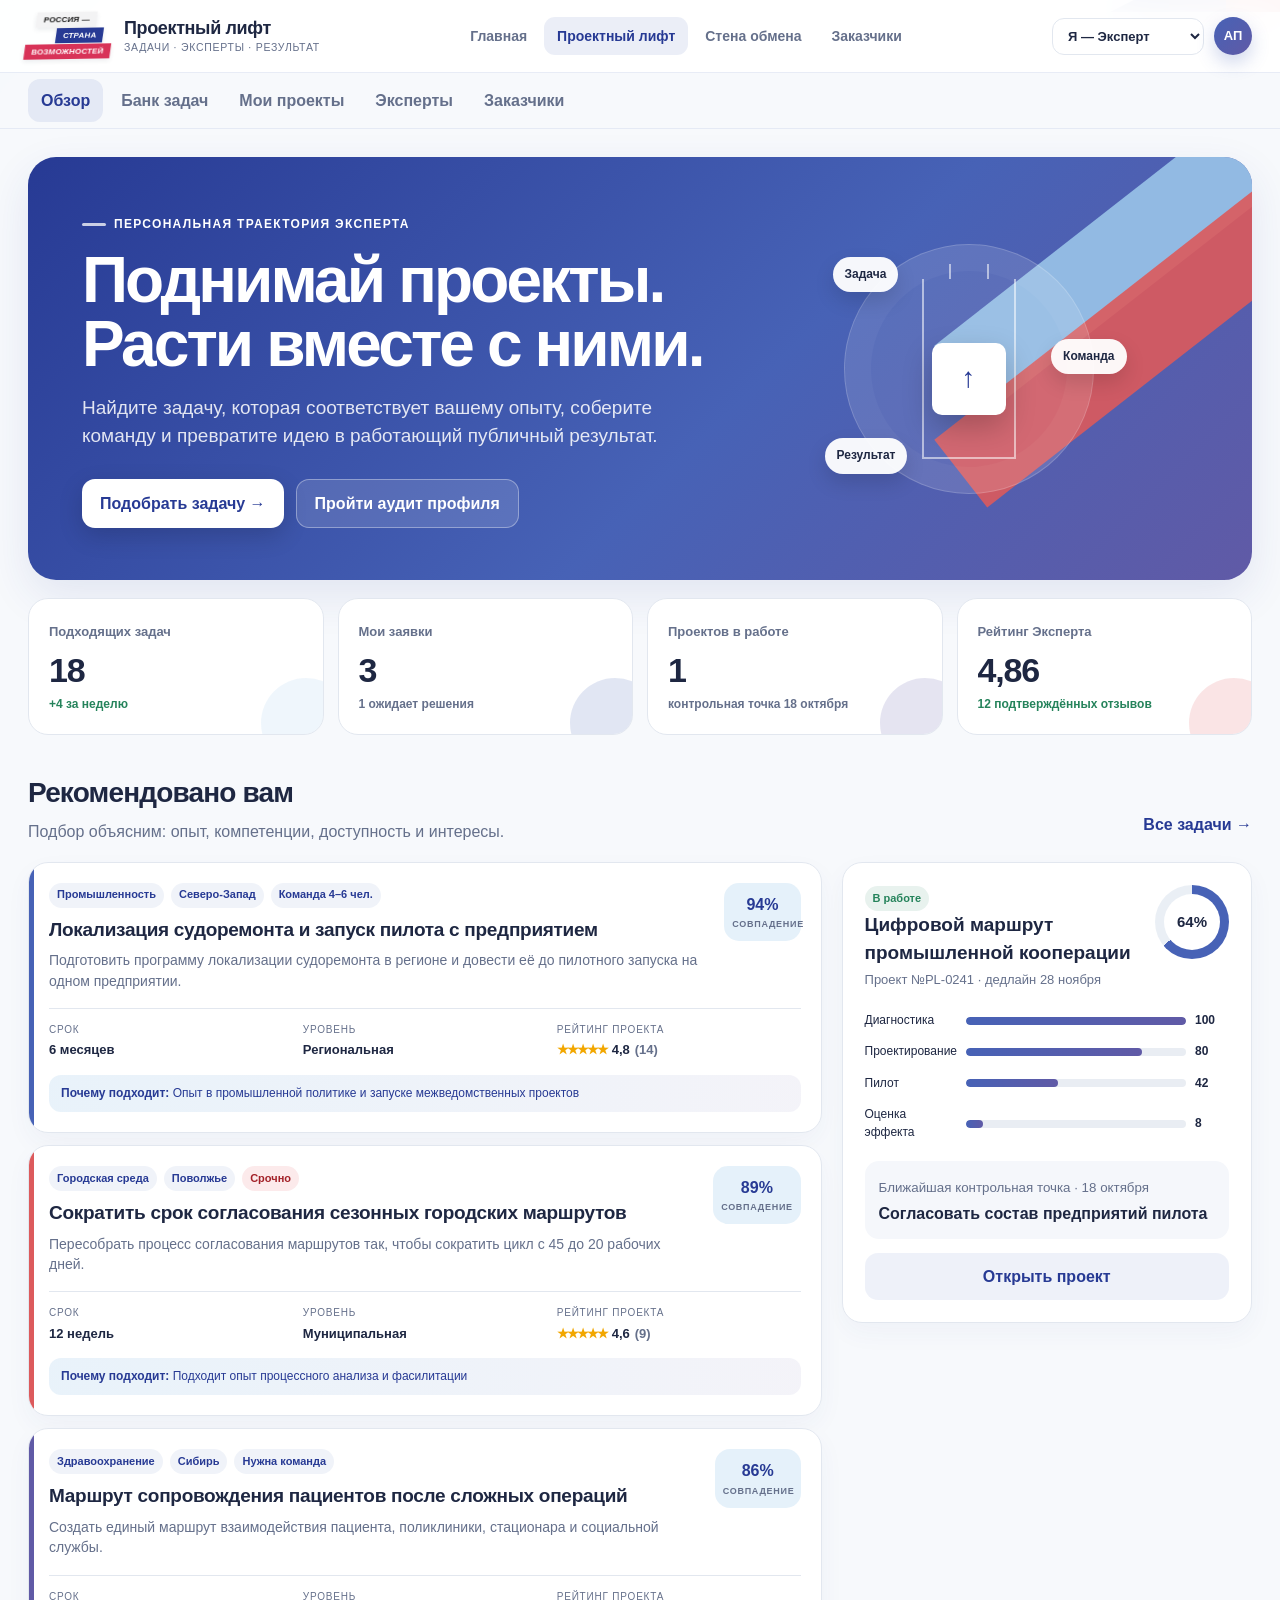
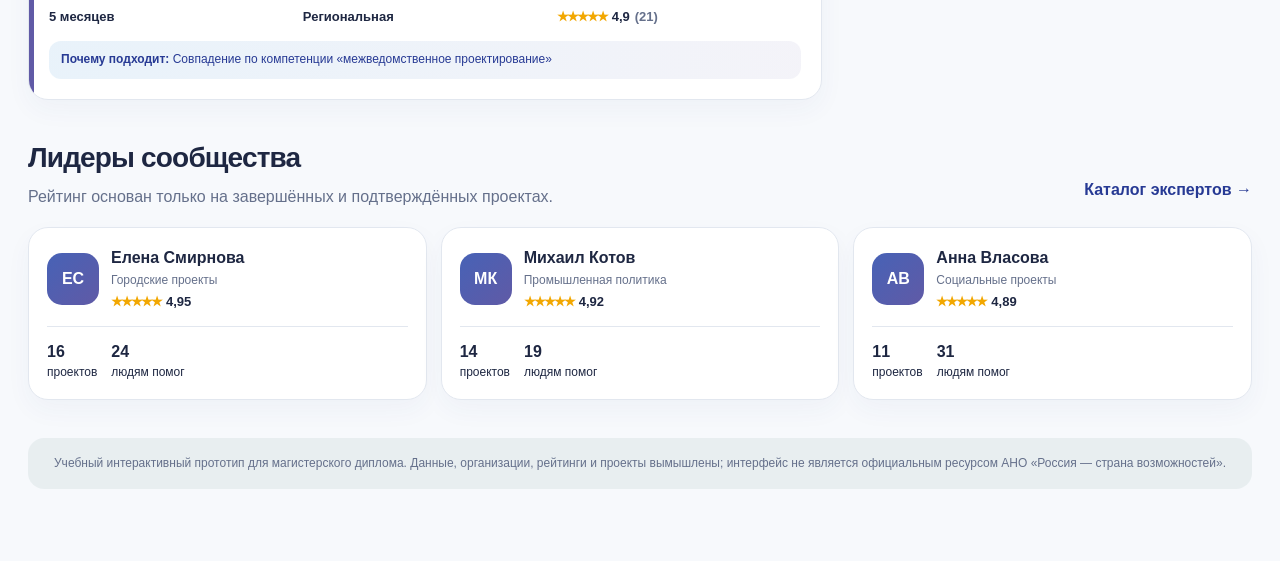
==== proektny-lift.html @ e5a43ca8 "Проектный лифт: единый сайт-прототип" ====
<!doctype html>
<html lang="ru">
<head>
  <meta charset="utf-8">
  <meta name="viewport" content="width=device-width, initial-scale=1">
  <meta name="theme-color" content="#4762B6">
  <title>Проектный лифт — интерактивный прототип</title>
  <link rel="stylesheet" href="assets/site.css">
  <style>
    :root {
      --sky: #99C5E9;
      --blue: #4762B6;
      --violet: #605AA6;
      --coral: #DC5A5C;
      --red: #DB1F26;
      --deep: #273A94;
      --mist: #DDE5E8;
      --paper: #F7F9FC;
      --white: #FFFFFF;
      --ink: #1E2742;
      --muted: #65708B;
      --line: #E2E7EF;
      --green: #25835B;
      --amber: #B76B12;
      --shadow: 0 16px 44px rgba(39, 58, 148, .10);
      --radius-xl: 28px;
      --radius-lg: 20px;
      --radius-md: 14px;
      --max: 1440px;
    }

    * { box-sizing: border-box; }
    html { scroll-behavior: smooth; }
    body {
      margin: 0;
      min-width: 320px;
      color: var(--ink);
      background:
        linear-gradient(135deg, rgba(153,197,233,.20) 0, rgba(153,197,233,.20) 12%, transparent 12%) top left / 420px 420px no-repeat,
        var(--paper);
      font-family: "Proxima Nova", "Inter", "Segoe UI", Arial, sans-serif;
      font-size: 16px;
      line-height: 1.45;
    }

    button, input, select { font: inherit; }
    button { cursor: pointer; }
    a { color: inherit; }
    [hidden] { display: none !important; }

    .sr-only {
      position: absolute;
      width: 1px;
      height: 1px;
      padding: 0;
      margin: -1px;
      overflow: hidden;
      clip: rect(0,0,0,0);
      white-space: nowrap;
      border: 0;
    }

    :focus-visible {
      outline: 3px solid rgba(39, 58, 148, .35);
      outline-offset: 3px;
    }

    .top-ribbon {
      position: fixed;
      z-index: 80;
      top: 0;
      right: 0;
      width: 170px;
      height: 12px;
      background: linear-gradient(90deg, var(--blue) 0 35%, var(--violet) 35% 68%, var(--coral) 68%);
      clip-path: polygon(14% 0,100% 0,100% 100%,0 100%);
      pointer-events: none;
    }

    .app-header {
      position: sticky;
      z-index: 70;
      top: 0;
      background: rgba(255,255,255,.94);
      backdrop-filter: blur(18px);
      border-bottom: 1px solid rgba(71,98,182,.12);
    }

    .header-inner {
      max-width: var(--max);
      min-height: 78px;
      margin: 0 auto;
      padding: 12px 28px;
      display: grid;
      grid-template-columns: auto 1fr auto;
      align-items: center;
      gap: 28px;
    }

    .brand-block {
      display: flex;
      align-items: center;
      gap: 15px;
      text-decoration: none;
      min-width: 235px;
    }

    .rsv-mark {
      position: relative;
      width: 88px;
      height: 51px;
      flex: 0 0 auto;
      font-style: italic;
      font-size: 8.5px;
      line-height: 1;
      letter-spacing: .02em;
      transform: rotate(-1deg);
    }

    .rsv-mark span {
      position: absolute;
      right: 0;
      padding: 4px 8px 3px;
      transform: skew(-9deg);
      white-space: nowrap;
      box-shadow: 0 2px 5px rgba(30,39,66,.09);
    }
    .rsv-mark span > b { display: inline-block; transform: skew(9deg); font-weight: 600; }
    .rsv-mark .m1 { top: 0; right: 14px; color: #171717; background: #F3F3F4; }
    .rsv-mark .m2 { top: 17px; right: 8px; color: #fff; background: var(--deep); }
    .rsv-mark .m3 { top: 34px; color: #fff; background: #D83358; }

    .product-name {
      display: flex;
      flex-direction: column;
      line-height: 1.05;
    }
    .product-name strong { font-size: 19px; letter-spacing: -.02em; }
    .product-name small { margin-top: 5px; color: var(--muted); font-size: 11px; letter-spacing: .08em; text-transform: uppercase; }

    .main-nav {
      display: flex;
      justify-content: center;
      align-items: center;
      gap: 5px;
    }
    .nav-btn {
      border: 0;
      background: transparent;
      color: var(--muted);
      padding: 10px 13px;
      border-radius: 12px;
      font-weight: 600;
      transition: .2s ease;
    }
    .nav-btn:hover { color: var(--deep); background: rgba(71,98,182,.07); }
    .nav-btn.active { color: var(--deep); background: rgba(71,98,182,.11); }

    .header-actions {
      display: flex;
      align-items: center;
      justify-content: flex-end;
      gap: 10px;
    }
    .role-select {
      min-width: 126px;
      border: 1px solid var(--line);
      background: #fff;
      color: var(--ink);
      border-radius: 12px;
      padding: 9px 34px 9px 11px;
    }
    .icon-btn {
      width: 40px;
      height: 40px;
      border: 1px solid var(--line);
      border-radius: 50%;
      background: #fff;
      display: inline-grid;
      place-items: center;
      color: var(--deep);
      position: relative;
    }
    .icon-btn::after {
      content: "";
      position: absolute;
      top: 7px;
      right: 7px;
      width: 7px;
      height: 7px;
      border-radius: 50%;
      background: var(--red);
      border: 2px solid #fff;
    }
    .avatar {
      width: 42px;
      height: 42px;
      border-radius: 50%;
      display: grid;
      place-items: center;
      color: #fff;
      background: linear-gradient(135deg, var(--blue), var(--violet));
      font-weight: 800;
      box-shadow: 0 8px 20px rgba(71,98,182,.25);
    }

    main {
      max-width: var(--max);
      margin: 0 auto;
      padding: 28px 28px 72px;
    }

    .view { animation: viewIn .34s ease both; }
    @keyframes viewIn { from { opacity: 0; transform: translateY(6px); } to { opacity: 1; transform: none; } }

    .hero {
      position: relative;
      overflow: hidden;
      min-height: 390px;
      padding: 52px 54px;
      border-radius: var(--radius-xl);
      color: #fff;
      background: linear-gradient(135deg, var(--deep) 0%, var(--blue) 58%, var(--violet) 100%);
      box-shadow: var(--shadow);
      display: grid;
      grid-template-columns: 1.15fr .85fr;
      gap: 36px;
      align-items: center;
    }
    .hero::before,
    .hero::after {
      content: "";
      position: absolute;
      width: 460px;
      height: 86px;
      right: -120px;
      transform: rotate(-38deg);
      opacity: .9;
    }
    .hero::before { top: 38px; background: var(--sky); }
    .hero::after { top: 132px; background: var(--coral); }
    .hero-copy { position: relative; z-index: 2; max-width: 750px; }
    .eyebrow {
      display: inline-flex;
      align-items: center;
      gap: 8px;
      color: inherit;
      font-size: 12px;
      font-weight: 800;
      letter-spacing: .11em;
      text-transform: uppercase;
    }
    .eyebrow::before {
      content: "";
      width: 24px;
      height: 3px;
      background: currentColor;
      border-radius: 3px;
      opacity: .75;
    }
    .hero h1 {
      margin: 16px 0 18px;
      font-size: clamp(38px, 5vw, 68px);
      line-height: .99;
      letter-spacing: -.045em;
      max-width: 780px;
    }
    .hero p { margin: 0; max-width: 680px; color: rgba(255,255,255,.86); font-size: 19px; }
    .hero-actions { display: flex; flex-wrap: wrap; gap: 12px; margin-top: 30px; }

    .btn {
      border: 0;
      border-radius: 13px;
      padding: 12px 18px;
      font-weight: 750;
      transition: transform .18s ease, box-shadow .18s ease, background .18s ease;
      display: inline-flex;
      align-items: center;
      justify-content: center;
      gap: 9px;
      text-decoration: none;
    }
    .btn:hover { transform: translateY(-1px); }
    .btn-primary { color: var(--deep); background: #fff; box-shadow: 0 8px 24px rgba(0,0,0,.16); }
    .btn-secondary { color: #fff; background: rgba(255,255,255,.13); border: 1px solid rgba(255,255,255,.35); }
    .btn-blue { color: #fff; background: var(--deep); box-shadow: 0 8px 22px rgba(39,58,148,.2); }
    .btn-soft { color: var(--deep); background: rgba(71,98,182,.09); }
    .btn-danger { color: #fff; background: var(--red); }
    .btn-small { padding: 9px 12px; font-size: 14px; border-radius: 11px; }

    .hero-orbit {
      position: relative;
      z-index: 2;
      min-height: 270px;
      display: grid;
      place-items: center;
    }
    .lift-visual {
      position: relative;
      width: 250px;
      height: 250px;
      border-radius: 50%;
      background: rgba(255,255,255,.09);
      border: 1px solid rgba(255,255,255,.2);
      box-shadow: inset 0 0 0 26px rgba(255,255,255,.035);
    }
    .lift-shaft {
      position: absolute;
      left: 50%;
      top: 34px;
      width: 94px;
      height: 180px;
      transform: translateX(-50%);
      border: 2px solid rgba(255,255,255,.55);
      border-top: 0;
    }
    .lift-shaft::before,
    .lift-shaft::after {
      content: "";
      position: absolute;
      top: -15px;
      width: 2px;
      height: 15px;
      background: rgba(255,255,255,.55);
    }
    .lift-shaft::before { left: 25px; }
    .lift-shaft::after { right: 25px; }
    .lift-car {
      position: absolute;
      left: 50%;
      top: 98px;
      width: 74px;
      height: 72px;
      transform: translateX(-50%);
      border-radius: 10px;
      background: #fff;
      color: var(--deep);
      display: grid;
      place-items: center;
      font-weight: 900;
      font-size: 28px;
      animation: lift 5.5s ease-in-out infinite;
      box-shadow: 0 12px 30px rgba(0,0,0,.22);
    }
    @keyframes lift { 0%,100% { top: 125px; } 45%,55% { top: 60px; } }
    .orbit-chip {
      position: absolute;
      padding: 9px 12px;
      border-radius: 999px;
      background: rgba(255,255,255,.95);
      color: var(--ink);
      font-size: 12px;
      font-weight: 800;
      box-shadow: 0 9px 20px rgba(0,0,0,.13);
    }
    .orbit-chip.c1 { top: 12px; left: -12px; }
    .orbit-chip.c2 { right: -34px; top: 94px; }
    .orbit-chip.c3 { left: -20px; bottom: 19px; }

    .section-head {
      margin: 38px 0 18px;
      display: flex;
      align-items: flex-end;
      justify-content: space-between;
      gap: 20px;
    }
    .section-head h2, .page-title h1 { margin: 0; letter-spacing: -.03em; }
    .section-head h2 { font-size: 28px; }
    .section-head p, .page-title p { margin: 7px 0 0; color: var(--muted); }
    .link-btn {
      border: 0;
      background: transparent;
      color: var(--deep);
      font-weight: 750;
      padding: 7px 0;
    }

    .stats-grid {
      display: grid;
      grid-template-columns: repeat(4, minmax(0, 1fr));
      gap: 14px;
      margin-top: 18px;
    }
    .stat-card {
      background: #fff;
      border: 1px solid var(--line);
      border-radius: var(--radius-lg);
      padding: 20px;
      min-height: 128px;
      position: relative;
      overflow: hidden;
    }
    .stat-card::after {
      content: "";
      position: absolute;
      right: -28px;
      bottom: -34px;
      width: 90px;
      height: 90px;
      border-radius: 50%;
      background: var(--accent, var(--sky));
      opacity: .16;
    }
    .stat-label { color: var(--muted); font-size: 13px; font-weight: 700; }
    .stat-value { display: block; margin: 10px 0 4px; font-size: 34px; line-height: 1; font-weight: 850; letter-spacing: -.035em; }
    .stat-delta { color: var(--green); font-size: 12px; font-weight: 750; }

    .content-grid {
      display: grid;
      grid-template-columns: minmax(0, 1.45fr) minmax(300px, .75fr);
      gap: 20px;
      align-items: start;
    }

    .card {
      background: #fff;
      border: 1px solid var(--line);
      border-radius: var(--radius-lg);
      box-shadow: 0 10px 26px rgba(39,58,148,.045);
    }

    .task-list { display: grid; gap: 12px; }
    .task-card {
      position: relative;
      padding: 20px;
      overflow: hidden;
      transition: transform .18s ease, box-shadow .18s ease, border-color .18s ease;
    }
    .task-card:hover { transform: translateY(-2px); border-color: rgba(71,98,182,.34); box-shadow: var(--shadow); }
    .task-card::before {
      content: "";
      position: absolute;
      top: 0;
      left: 0;
      width: 5px;
      height: 100%;
      background: var(--task-accent, var(--blue));
    }
    .task-top { display: flex; justify-content: space-between; align-items: flex-start; gap: 16px; }
    .tag-row { display: flex; flex-wrap: wrap; gap: 7px; margin-bottom: 10px; }
    .tag {
      display: inline-flex;
      align-items: center;
      min-height: 25px;
      padding: 4px 8px;
      border-radius: 999px;
      font-size: 11px;
      font-weight: 800;
      background: rgba(71,98,182,.08);
      color: var(--deep);
    }
    .tag.green { color: var(--green); background: rgba(37,131,91,.10); }
    .tag.amber { color: var(--amber); background: rgba(183,107,18,.11); }
    .tag.red { color: #A32128; background: rgba(219,31,38,.09); }
    .tag.gray { color: var(--muted); background: #F0F3F7; }
    .task-card h3 { margin: 0; font-size: 19px; line-height: 1.25; letter-spacing: -.015em; }
    .task-card p { margin: 9px 0 0; color: var(--muted); font-size: 14px; }
    .match-score {
      min-width: 65px;
      text-align: center;
      border-radius: 15px;
      padding: 10px 8px;
      color: var(--deep);
      background: rgba(153,197,233,.25);
      font-weight: 900;
    }
    .match-score small { display: block; margin-top: 2px; font-size: 9px; text-transform: uppercase; letter-spacing: .08em; color: var(--muted); }
    .task-meta {
      display: grid;
      grid-template-columns: repeat(3, minmax(0,1fr));
      gap: 10px;
      margin-top: 17px;
      padding-top: 14px;
      border-top: 1px solid var(--line);
    }
    .meta-label { display: block; color: var(--muted); font-size: 10px; text-transform: uppercase; letter-spacing: .08em; }
    .meta-value { display: block; margin-top: 4px; font-size: 13px; font-weight: 750; }
    .rating { display: inline-flex; align-items: center; gap: 5px; font-size: 13px; font-weight: 750; }
    .rating .stars { color: #F2A700; letter-spacing: -2px; }
    .rating .count { color: var(--muted); font-weight: 600; }
    .task-reason {
      margin-top: 14px;
      padding: 10px 12px;
      border-radius: 12px;
      color: var(--deep);
      background: linear-gradient(90deg, rgba(153,197,233,.22), rgba(96,90,166,.07));
      font-size: 12px;
    }
    .task-reason strong { font-weight: 850; }
    .task-open {
      position: absolute;
      inset: 0;
      border: 0;
      background: transparent;
      color: transparent;
      z-index: 1;
    }
    .task-card a, .task-card button:not(.task-open) { position: relative; z-index: 2; }

    .progress-card { padding: 22px; }
    .progress-head { display: flex; align-items: flex-start; justify-content: space-between; gap: 12px; }
    .progress-head h3 { margin: 0; font-size: 19px; }
    .progress-head p { margin: 5px 0 0; color: var(--muted); font-size: 13px; }
    .progress-ring {
      --p: 64;
      width: 74px;
      height: 74px;
      border-radius: 50%;
      display: grid;
      place-items: center;
      background: conic-gradient(var(--blue) calc(var(--p) * 1%), #EAEFF5 0);
      flex: 0 0 auto;
      position: relative;
    }
    .progress-ring::before { content: ""; width: 56px; height: 56px; background: #fff; border-radius: 50%; }
    .progress-ring span { position: absolute; font-weight: 850; font-size: 15px; }
    .mini-timeline { margin-top: 22px; display: grid; gap: 14px; }
    .mini-row { display: grid; grid-template-columns: 92px 1fr 34px; gap: 9px; align-items: center; font-size: 12px; }
    .mini-bar { height: 8px; border-radius: 999px; background: #E9EDF3; overflow: hidden; }
    .mini-bar span { display: block; height: 100%; border-radius: inherit; background: linear-gradient(90deg, var(--blue), var(--violet)); }
    .next-step { margin-top: 20px; padding: 14px; border-radius: 14px; background: #F5F7FB; }
    .next-step small { color: var(--muted); }
    .next-step strong { display: block; margin-top: 4px; }

    .leader-grid { display: grid; grid-template-columns: repeat(3,minmax(0,1fr)); gap: 14px; }
    .person-card { padding: 18px; }
    .person-top { display: flex; gap: 12px; align-items: center; }
    .person-avatar { width: 52px; height: 52px; border-radius: 15px; display: grid; place-items: center; color: #fff; background: linear-gradient(135deg, var(--blue), var(--violet)); font-weight: 900; }
    .person-card h3 { margin: 0; font-size: 16px; }
    .person-card p { margin: 3px 0 0; color: var(--muted); font-size: 12px; }
    .person-stats { display: flex; gap: 14px; margin-top: 14px; padding-top: 13px; border-top: 1px solid var(--line); font-size: 12px; }
    .person-stats strong { display: block; font-size: 16px; }

    .page-title {
      position: relative;
      overflow: hidden;
      padding: 28px 30px;
      border-radius: var(--radius-xl);
      background: #fff;
      border: 1px solid var(--line);
    }
    .page-title::after {
      content: "";
      position: absolute;
      width: 240px;
      height: 68px;
      right: -58px;
      top: 18px;
      transform: rotate(-34deg);
      background: linear-gradient(90deg, var(--blue), var(--violet), var(--coral));
      opacity: .95;
    }
    .page-title h1 { font-size: 34px; }
    .page-title > div { position: relative; z-index: 1; max-width: 760px; }

    .filters {
      margin-top: 18px;
      padding: 16px;
      display: grid;
      grid-template-columns: minmax(250px, 1.4fr) repeat(3, minmax(150px,.55fr)) auto;
      gap: 10px;
      align-items: center;
    }
    .field {
      width: 100%;
      border: 1px solid var(--line);
      background: #fff;
      border-radius: 12px;
      min-height: 44px;
      padding: 10px 12px;
      color: var(--ink);
    }
    .search-wrap { position: relative; }
    .search-wrap .field { padding-left: 40px; }
    .search-wrap::before { content: "⌕"; position: absolute; left: 14px; top: 8px; color: var(--muted); font-size: 22px; transform: rotate(-15deg); }
    .result-count { margin: 16px 2px 12px; color: var(--muted); font-size: 13px; }
    .task-grid { display: grid; grid-template-columns: repeat(2,minmax(0,1fr)); gap: 14px; }
    .task-grid .task-card { min-height: 287px; }
    .empty-state { padding: 50px; text-align: center; color: var(--muted); }

    .project-header {
      margin-top: 18px;
      padding: 24px;
      display: grid;
      grid-template-columns: minmax(0,1.2fr) auto;
      gap: 22px;
    }
    .project-title-row { display: flex; align-items: flex-start; gap: 14px; }
    .project-icon { width: 52px; height: 52px; border-radius: 16px; display: grid; place-items: center; background: rgba(71,98,182,.11); color: var(--deep); font-size: 25px; }
    .project-header h2 { margin: 0; font-size: 25px; letter-spacing: -.025em; }
    .project-header p { margin: 6px 0 0; color: var(--muted); }
    .project-rating-grid { display: flex; gap: 10px; align-items: stretch; }
    .rating-box { min-width: 126px; padding: 12px 14px; border-radius: 14px; background: #F6F8FB; }
    .rating-box small { display: block; color: var(--muted); font-size: 10px; text-transform: uppercase; letter-spacing: .07em; }
    .rating-box strong { display: block; margin-top: 5px; font-size: 18px; }

    .project-layout { margin-top: 18px; display: grid; grid-template-columns: minmax(0,1fr) 310px; gap: 18px; }
    .workspace { padding: 18px; min-height: 540px; }
    .workspace-toolbar { display: flex; justify-content: space-between; gap: 15px; align-items: center; margin-bottom: 18px; }
    .segmented { display: inline-flex; padding: 4px; gap: 3px; border-radius: 12px; background: #EEF2F7; }
    .segmented button { border: 0; background: transparent; color: var(--muted); padding: 8px 12px; border-radius: 9px; font-weight: 750; }
    .segmented button.active { background: #fff; color: var(--deep); box-shadow: 0 3px 10px rgba(39,58,148,.10); }

    .kanban { display: grid; grid-template-columns: repeat(4,minmax(190px,1fr)); gap: 11px; overflow-x: auto; padding-bottom: 8px; }
    .kanban-column { min-width: 190px; padding: 11px; border-radius: 14px; background: #F4F6F9; border: 1px solid transparent; transition: .15s; }
    .kanban-column.drag-over { border-color: var(--blue); background: rgba(153,197,233,.16); }
    .kanban-head { display: flex; align-items: center; justify-content: space-between; gap: 8px; margin-bottom: 11px; font-size: 12px; font-weight: 850; text-transform: uppercase; letter-spacing: .05em; }
    .kanban-count { min-width: 23px; height: 23px; padding: 0 6px; border-radius: 999px; display: grid; place-items: center; background: #fff; color: var(--muted); }
    .kanban-cards { min-height: 390px; display: grid; align-content: start; gap: 9px; }
    .kanban-card { padding: 12px; border-radius: 12px; background: #fff; border: 1px solid var(--line); box-shadow: 0 7px 16px rgba(39,58,148,.055); cursor: grab; }
    .kanban-card:active { cursor: grabbing; }
    .kanban-card h4 { margin: 7px 0 9px; font-size: 13px; line-height: 1.32; }
    .kanban-card footer { display: flex; align-items: center; justify-content: space-between; gap: 8px; color: var(--muted); font-size: 10px; }
    .tiny-avatar { width: 25px; height: 25px; border-radius: 50%; display: grid; place-items: center; background: var(--deep); color: #fff; font-size: 9px; font-weight: 800; }

    .gantt-wrap { overflow-x: auto; }
    .gantt { min-width: 900px; display: grid; grid-template-columns: 210px repeat(12, minmax(45px,1fr)); border: 1px solid var(--line); border-radius: 14px; overflow: hidden; }
    .gantt > div { min-height: 46px; border-right: 1px solid var(--line); border-bottom: 1px solid var(--line); display: flex; align-items: center; padding: 6px; font-size: 11px; }
    .gantt .g-head { justify-content: center; color: var(--muted); background: #F5F7FA; font-weight: 750; }
    .gantt .g-name { padding: 9px 12px; font-weight: 700; background: #fff; }
    .gantt .g-cell { position: relative; padding: 0; background: repeating-linear-gradient(90deg, transparent, transparent calc(100% - 1px), rgba(226,231,239,.8) calc(100% - 1px), rgba(226,231,239,.8) 100%); }
    .g-bar { position: absolute; z-index: 2; height: 20px; top: 13px; border-radius: 7px; color: #fff; display: flex; align-items: center; padding: 0 7px; white-space: nowrap; font-size: 9px; font-weight: 800; box-shadow: 0 4px 10px rgba(39,58,148,.16); }
    .g-bar.blue { background: var(--blue); }
    .g-bar.violet { background: var(--violet); }
    .g-bar.coral { background: var(--coral); }
    .g-bar.green { background: var(--green); }

    .side-panel { display: grid; gap: 14px; }
    .side-card { padding: 18px; }
    .side-card h3 { margin: 0 0 13px; font-size: 16px; }
    .milestone { display: grid; grid-template-columns: 24px 1fr; gap: 10px; padding: 10px 0; border-top: 1px solid var(--line); }
    .milestone:first-of-type { border-top: 0; }
    .milestone-dot { width: 22px; height: 22px; border-radius: 50%; display: grid; place-items: center; background: rgba(37,131,91,.12); color: var(--green); font-size: 12px; font-weight: 900; }
    .milestone.pending .milestone-dot { background: rgba(183,107,18,.11); color: var(--amber); }
    .milestone strong { display: block; font-size: 13px; }
    .milestone small { color: var(--muted); }
    .risk { padding: 12px; border-radius: 12px; background: rgba(220,90,92,.09); color: #823A3C; font-size: 12px; }
    .risk strong { display: block; margin-bottom: 4px; }

    .profile-hero {
      margin-top: 18px;
      padding: 26px;
      display: grid;
      grid-template-columns: auto minmax(0,1fr) auto;
      gap: 22px;
      align-items: center;
    }
    .profile-avatar { width: 96px; height: 96px; border-radius: 26px; display: grid; place-items: center; color: #fff; background: linear-gradient(135deg,var(--blue),var(--violet)); font-size: 30px; font-weight: 900; box-shadow: 0 18px 35px rgba(71,98,182,.24); }
    .profile-copy h2 { margin: 0; font-size: 27px; }
    .profile-copy p { margin: 6px 0 12px; color: var(--muted); }
    .skill-row { display: flex; flex-wrap: wrap; gap: 7px; }
    .profile-score { min-width: 220px; padding: 18px; border-radius: 18px; background: linear-gradient(135deg, rgba(153,197,233,.28), rgba(96,90,166,.09)); }
    .profile-score small { color: var(--muted); text-transform: uppercase; letter-spacing: .07em; }
    .profile-score strong { display: block; margin: 7px 0 5px; font-size: 30px; }

    .profile-layout { margin-top: 18px; display: grid; grid-template-columns: minmax(0,1.35fr) minmax(300px,.65fr); gap: 18px; align-items: start; }
    .activity-card { padding: 22px; overflow: hidden; }
    .activity-head { display: flex; justify-content: space-between; align-items: flex-start; gap: 15px; }
    .activity-head h3 { margin: 0; }
    .activity-head p { margin: 5px 0 0; color: var(--muted); font-size: 12px; }
    .heat-scroll { overflow-x: auto; padding-bottom: 8px; }
    .heatmap {
      margin-top: 20px;
      display: grid;
      grid-template-rows: repeat(7, 12px);
      grid-auto-flow: column;
      grid-auto-columns: 12px;
      gap: 4px;
      width: max-content;
      min-width: 100%;
    }
    .heat-cell { width: 12px; height: 12px; border-radius: 3px; background: #EDF1F5; }
    .heat-cell.l1 { background: rgba(153,197,233,.72); }
    .heat-cell.l2 { background: rgba(71,98,182,.58); }
    .heat-cell.l3 { background: rgba(71,98,182,.88); }
    .heat-cell.l4 { background: var(--deep); }
    .heat-legend { display: flex; justify-content: flex-end; align-items: center; gap: 5px; margin-top: 10px; color: var(--muted); font-size: 10px; }
    .legend-cell { width: 11px; height: 11px; border-radius: 3px; }
    .activity-stats { display: grid; grid-template-columns: repeat(4,1fr); gap: 10px; margin-top: 20px; }
    .activity-stat { padding: 13px; border-radius: 13px; background: #F6F8FB; }
    .activity-stat strong { display: block; font-size: 22px; }
    .activity-stat span { color: var(--muted); font-size: 11px; }

    .audit-card { padding: 20px; }
    .audit-card h3 { margin: 0; }
    .audit-card > p { color: var(--muted); font-size: 12px; }
    .audit-row { margin-top: 14px; }
    .audit-line { display: flex; justify-content: space-between; gap: 12px; margin-bottom: 6px; font-size: 12px; }
    .audit-track { height: 8px; background: #EAEFF4; border-radius: 999px; overflow: hidden; }
    .audit-track span { display: block; height: 100%; border-radius: inherit; background: linear-gradient(90deg,var(--blue),var(--violet)); }
    .development-note { margin-top: 18px; padding: 13px; border-radius: 13px; background: rgba(183,107,18,.09); color: #74480D; font-size: 12px; }

    .directory-grid { display: grid; grid-template-columns: repeat(3,minmax(0,1fr)); gap: 14px; }
    .directory-card { padding: 18px; }
    .directory-card .person-avatar { width: 58px; height: 58px; }
    .availability { display: inline-flex; align-items: center; gap: 6px; margin-top: 10px; color: var(--green); font-size: 11px; font-weight: 750; }
    .availability::before { content: ""; width: 7px; height: 7px; border-radius: 50%; background: currentColor; }

    .drawer-backdrop {
      position: fixed;
      z-index: 90;
      inset: 0;
      background: rgba(17,26,52,.42);
      backdrop-filter: blur(4px);
      opacity: 0;
      pointer-events: none;
      transition: .25s ease;
    }
    .drawer-backdrop.open { opacity: 1; pointer-events: auto; }
    .drawer {
      position: absolute;
      top: 0;
      right: 0;
      width: min(720px, 100%);
      min-height: 100%;
      background: #fff;
      transform: translateX(100%);
      transition: .28s ease;
      box-shadow: -24px 0 60px rgba(17,26,52,.18);
    }
    .drawer-backdrop.open .drawer { transform: none; }
    .drawer-head { position: sticky; top: 0; z-index: 3; display: flex; justify-content: space-between; gap: 20px; align-items: flex-start; padding: 23px 26px; background: rgba(255,255,255,.96); backdrop-filter: blur(16px); border-bottom: 1px solid var(--line); }
    .drawer-head h2 { margin: 7px 0 0; font-size: 25px; line-height: 1.15; }
    .close-btn { width: 40px; height: 40px; border: 1px solid var(--line); background: #fff; border-radius: 50%; font-size: 22px; }
    .drawer-body { padding: 24px 26px 110px; }
    .detail-summary { color: var(--muted); font-size: 15px; }
    .detail-grid { display: grid; grid-template-columns: repeat(2,minmax(0,1fr)); gap: 11px; margin: 20px 0; }
    .detail-box { padding: 14px; border-radius: 14px; background: #F5F7FA; }
    .detail-box small { display: block; color: var(--muted); text-transform: uppercase; letter-spacing: .07em; font-size: 10px; }
    .detail-box strong { display: block; margin-top: 5px; }
    .question-list { display: grid; gap: 10px; }
    .question { padding: 15px; border: 1px solid var(--line); border-radius: 14px; }
    .question b { display: block; margin-bottom: 5px; color: var(--deep); font-size: 12px; }
    .question p { margin: 0; font-size: 14px; }
    .maturity { display: grid; grid-template-columns: repeat(2,minmax(0,1fr)); gap: 9px; margin-top: 12px; }
    .check { display: flex; align-items: center; gap: 9px; padding: 10px; border-radius: 12px; background: rgba(37,131,91,.08); color: var(--green); font-size: 12px; font-weight: 750; }
    .check::before { content: "✓"; width: 20px; height: 20px; border-radius: 50%; display: grid; place-items: center; color: #fff; background: var(--green); }
    .customer-box { margin-top: 12px; padding: 15px; display: flex; align-items: center; justify-content: space-between; gap: 12px; border-radius: 14px; background: linear-gradient(135deg, rgba(153,197,233,.19), rgba(96,90,166,.06)); }
    .drawer-footer { position: fixed; right: 0; bottom: 0; z-index: 4; width: min(720px,100%); padding: 15px 26px; display: flex; justify-content: space-between; align-items: center; gap: 14px; border-top: 1px solid var(--line); background: rgba(255,255,255,.97); backdrop-filter: blur(14px); }

    .rating-modal {
      position: fixed;
      z-index: 110;
      inset: 0;
      background: rgba(17,26,52,.48);
      display: grid;
      place-items: center;
      padding: 22px;
      opacity: 0;
      pointer-events: none;
      transition: .2s;
    }
    .rating-modal.open { opacity: 1; pointer-events: auto; }
    .rating-sheet { width: min(520px,100%); padding: 24px; border-radius: 24px; background: #fff; box-shadow: 0 30px 80px rgba(17,26,52,.25); transform: translateY(12px) scale(.98); transition: .2s; }
    .rating-modal.open .rating-sheet { transform: none; }
    .rating-sheet h2 { margin: 0; }
    .rating-sheet > p { color: var(--muted); }
    .rating-line { display: grid; grid-template-columns: 1fr auto; align-items: center; gap: 12px; padding: 13px 0; border-top: 1px solid var(--line); }
    .rating-line:first-of-type { margin-top: 14px; }
    .star-picker { display: flex; gap: 4px; }
    .star-picker button { border: 0; background: transparent; color: #CFD5DF; font-size: 27px; padding: 0; }
    .star-picker button.active { color: #F2A700; }
    .rating-actions { display: flex; justify-content: flex-end; gap: 10px; margin-top: 18px; }

    .toast {
      position: fixed;
      z-index: 130;
      left: 50%;
      bottom: 24px;
      transform: translate(-50%, 20px);
      opacity: 0;
      pointer-events: none;
      padding: 12px 16px;
      border-radius: 13px;
      background: var(--ink);
      color: #fff;
      box-shadow: 0 14px 35px rgba(17,26,52,.25);
      transition: .22s;
      font-size: 14px;
    }
    .toast.show { opacity: 1; transform: translate(-50%,0); }

    .prototype-note {
      margin-top: 38px;
      padding: 17px 20px;
      border-radius: 16px;
      background: rgba(221,229,232,.55);
      color: var(--muted);
      font-size: 12px;
      text-align: center;
    }


    .stat-delta.warn { color: #A32128; }
    .stat-delta.neutral { color: var(--muted); }
    .dashboard-item-actions {
      position: relative;
      z-index: 3;
      display: flex;
      flex-wrap: wrap;
      gap: 8px;
      margin-top: 14px;
    }
    .candidate-card .person-top { align-items: flex-start; }
    .candidate-card .candidate-copy { min-width: 0; }
    .candidate-card .candidate-copy h3 { margin: 0; }
    .candidate-card .candidate-copy p { margin-top: 3px; }
    .candidate-card .person-avatar { flex: 0 0 auto; }
    .queue-card .match-score { min-width: 72px; }
    .queue-card .task-reason { background: linear-gradient(90deg, rgba(220,90,92,.11), rgba(96,90,166,.06)); }
    .portfolio-list { display: grid; gap: 10px; margin-top: 18px; }
    .portfolio-row {
      display: flex;
      justify-content: space-between;
      gap: 12px;
      padding: 11px 12px;
      border-radius: 12px;
      background: #F5F7FB;
      font-size: 12px;
    }
    .portfolio-row span { color: var(--muted); }
    .portfolio-row strong { text-align: right; }
    .project-summary-card h3, .milestone-card h3 { margin: 0; font-size: 16px; line-height: 1.3; }
    .project-summary-card p, .milestone-card p { margin: 6px 0 0; color: var(--muted); font-size: 12px; }
    .project-summary-card .mini-bar { margin-top: 15px; }
    .project-summary-card .person-stats, .milestone-card .person-stats { justify-content: space-between; }
    .milestone-card { position: relative; overflow: hidden; }
    .milestone-card::before {
      content: "";
      position: absolute;
      top: 0;
      left: 0;
      width: 5px;
      height: 100%;
      background: var(--task-accent, var(--blue));
    }
    .role-context {
      display: inline-flex;
      align-items: center;
      gap: 6px;
      margin-bottom: 9px;
      color: rgba(255,255,255,.82);
      font-size: 12px;
      font-weight: 750;
      letter-spacing: .04em;
      text-transform: uppercase;
    }
    .role-context::before { content: ""; width: 7px; height: 7px; border-radius: 50%; background: var(--sky); }

    @media (max-width: 1180px) {
      .header-inner { grid-template-columns: auto auto; }
      .main-nav { grid-column: 1 / -1; grid-row: 2; order: 3; overflow-x: auto; justify-content: flex-start; padding-top: 4px; }
      .hero { grid-template-columns: 1fr .55fr; }
      .project-header { grid-template-columns: 1fr; }
      .project-rating-grid { flex-wrap: wrap; }
      .kanban { grid-template-columns: repeat(4, 240px); }
      .filters { grid-template-columns: repeat(2, minmax(0,1fr)); }
      .search-wrap { grid-column: 1 / -1; }
      .filters .btn { width: 100%; }
    }

    @media (max-width: 900px) {
      .header-inner { padding: 10px 18px; gap: 14px; }
      .header-actions .role-select { min-width: 118px; max-width: 150px; }
      main { padding: 20px 18px 55px; }
      .hero { grid-template-columns: 1fr; padding: 38px 30px; }
      .hero-orbit { display: none; }
      .stats-grid { grid-template-columns: repeat(2,1fr); }
      .content-grid, .project-layout, .profile-layout { grid-template-columns: 1fr; }
      .leader-grid, .directory-grid { grid-template-columns: repeat(2,1fr); }
      .task-grid { grid-template-columns: 1fr; }
      .profile-hero { grid-template-columns: auto 1fr; }
      .profile-score { grid-column: 1 / -1; }
      .project-layout { gap: 14px; }
    }

    @media (max-width: 620px) {
      .brand-block { min-width: auto; }
      .product-name small { display: none; }
      .product-name strong { font-size: 16px; }
      .rsv-mark { width: 76px; transform: scale(.88) rotate(-1deg); transform-origin: left center; margin-right: -8px; }
      .header-actions .icon-btn { display: none; }
      .role-select { min-width: 106px; max-width: 118px; padding: 8px 28px 8px 9px; font-size: 12px; }
      .header-inner { grid-template-columns: 1fr auto; }
      .main-nav { gap: 2px; }
      .nav-btn { padding: 9px 10px; font-size: 13px; }
      .hero { min-height: 0; padding: 32px 23px; border-radius: 22px; }
      .hero h1 { font-size: 40px; }
      .hero p { font-size: 16px; }
      .hero-actions .btn { width: 100%; }
      .stats-grid { grid-template-columns: 1fr 1fr; gap: 9px; }
      .stat-card { padding: 16px; min-height: 110px; }
      .stat-value { font-size: 28px; }
      .section-head { align-items: flex-start; }
      .section-head h2 { font-size: 24px; }
      .task-meta { grid-template-columns: 1fr 1fr; }
      .task-meta > div:last-child { grid-column: 1 / -1; }
      .leader-grid, .directory-grid { grid-template-columns: 1fr; }
      .page-title { padding: 24px 20px; }
      .page-title::after { opacity: .25; }
      .filters { grid-template-columns: 1fr; }
      .search-wrap { grid-column: auto; }
      .project-header { padding: 18px; }
      .project-rating-grid { display: grid; grid-template-columns: repeat(3,1fr); }
      .rating-box { min-width: 0; padding: 10px; }
      .rating-box strong { font-size: 15px; }
      .profile-hero { grid-template-columns: 1fr; text-align: center; }
      .profile-avatar { margin: 0 auto; }
      .skill-row { justify-content: center; }
      .activity-stats { grid-template-columns: repeat(2,1fr); }
      .detail-grid, .maturity { grid-template-columns: 1fr; }
      .drawer-head, .drawer-body { padding-left: 18px; padding-right: 18px; }
      .drawer-footer { padding: 12px 18px; }
      .drawer-footer .rating { display: none; }
      .drawer-footer .btn { flex: 1; }
    }
  </style>
</head>
<body>
  <div class="top-ribbon" aria-hidden="true"></div>
  <header class="site-topbar">
    <div class="site-topbar-inner">
      <a class="site-brand" href="index.html" aria-label="Проектный лифт, на главную">
        <span class="rsv-mark" aria-label="Россия — страна возможностей">
          <span class="m1"><b>РОССИЯ —</b></span>
          <span class="m2"><b>СТРАНА</b></span>
          <span class="m3"><b>ВОЗМОЖНОСТЕЙ</b></span>
        </span>
        <span class="site-product"><strong>Проектный лифт</strong><small>задачи · эксперты · результат</small></span>
      </a>
      <nav class="site-nav" aria-label="Разделы сайта">
        <a href="index.html" data-site-link="index">Главная</a>
        <a href="proektny-lift.html" data-site-link="proektny-lift">Проектный лифт</a>
        <a href="stena-obmena.html" data-site-link="stena-obmena">Стена обмена</a>
        <a href="zakazchik.html" data-site-link="zakazchik">Заказчики</a>
      </nav>
      <div class="site-actions">
        <label class="sr-only" for="globalRoleSelect">Роль</label>
        <select class="role-select" id="globalRoleSelect">
          <option value="expert">Я — Эксперт</option>
          <option value="customer">Я — Заказчик</option>
          <option value="curator">Я — Куратор</option>
        </select>
        <div class="site-avatar" title="Алексей Петров">АП</div>
      </div>
    </div>
  </header>
  <div class="site-subbar">
    <div class="site-subbar-inner">
      <nav class="main-nav" aria-label="Основная навигация">
        <button class="nav-btn active" data-view="dashboard">Обзор</button>
        <button class="nav-btn" data-view="tasks">Банк задач</button>
        <button class="nav-btn" data-view="projects">Проекты</button>
        <button class="nav-btn" data-view="experts">Эксперты</button>
        <button class="nav-btn" data-view="customers">Заказчики</button>
      </nav>
    </div>
  </div>

  <main>
    <section class="view" id="view-dashboard">
      <div class="hero">
        <div class="hero-copy">
          <span class="eyebrow" id="heroEyebrow">от государственной задачи к измеримому результату</span>
          <h1 id="heroTitle">Поднимай проекты. Расти вместе с ними.</h1>
          <p id="heroRoleText">Найдите задачу, которая соответствует вашему опыту, соберите команду и превратите идею в работающий публичный результат.</p>
          <div class="hero-actions">
            <button class="btn btn-primary" id="primaryHeroAction" data-go="tasks">Подобрать задачу <span aria-hidden="true">→</span></button>
            <button class="btn btn-secondary" id="secondaryHeroAction" data-demo="audit">Пройти аудит профиля</button>
          </div>
        </div>
        <div class="hero-orbit" aria-hidden="true">
          <div class="lift-visual">
            <div class="lift-shaft"></div>
            <div class="lift-car">↑</div>
            <div class="orbit-chip c1">Задача</div>
            <div class="orbit-chip c2">Команда</div>
            <div class="orbit-chip c3">Результат</div>
          </div>
        </div>
      </div>

      <div class="stats-grid" id="dashboardStats" aria-label="Показатели для выбранной роли">
        <article class="stat-card" style="--accent:var(--sky)"><span class="stat-label">Задач в банке</span><strong class="stat-value">286</strong><span class="stat-delta">+18 за месяц</span></article>
        <article class="stat-card" style="--accent:var(--blue)"><span class="stat-label">Сейчас в работе</span><strong class="stat-value">74</strong><span class="stat-delta">82% без просрочек</span></article>
        <article class="stat-card" style="--accent:var(--violet)"><span class="stat-label">Задач решено</span><strong class="stat-value">419</strong><span class="stat-delta">127 подтверждено эффектом</span></article>
        <article class="stat-card" style="--accent:var(--coral)"><span class="stat-label">Экспертов</span><strong class="stat-value">3 842</strong><span class="stat-delta">636 готовы к проекту</span></article>
      </div>

      <div class="section-head" id="dashboardPrimaryHead">
        <div><h2 id="dashboardPrimaryTitle">Рекомендовано вам</h2><p id="dashboardPrimaryText">Подбор объясним: опыт, компетенции, доступность и интересы.</p></div>
        <button class="link-btn" id="dashboardPrimaryLink" data-go="tasks">Все задачи →</button>
      </div>

      <div class="content-grid" id="dashboardPrimaryGrid">
        <div class="task-list" id="recommendedTasks"></div>
        <aside class="card progress-card" id="dashboardSidebar">
          <div class="progress-head">
            <div><span class="tag green">В работе</span><h3>Цифровой маршрут промышленной кооперации</h3><p>Проект №PL-0241 · дедлайн 28 ноября</p></div>
            <div class="progress-ring" style="--p:64"><span>64%</span></div>
          </div>
          <div class="mini-timeline">
            <div class="mini-row"><span>Диагностика</span><div class="mini-bar"><span style="width:100%"></span></div><b>100</b></div>
            <div class="mini-row"><span>Проектирование</span><div class="mini-bar"><span style="width:80%"></span></div><b>80</b></div>
            <div class="mini-row"><span>Пилот</span><div class="mini-bar"><span style="width:42%"></span></div><b>42</b></div>
            <div class="mini-row"><span>Оценка эффекта</span><div class="mini-bar"><span style="width:8%"></span></div><b>8</b></div>
          </div>
          <div class="next-step"><small>Ближайшая контрольная точка · 18 октября</small><strong>Согласовать состав предприятий пилота</strong></div>
          <button class="btn btn-soft" style="width:100%;margin-top:14px" data-go="projects">Открыть проект</button>
        </aside>
      </div>

      <div class="section-head" id="dashboardSecondaryHead">
        <div><h2 id="dashboardSecondaryTitle">Лидеры сообщества</h2><p id="dashboardSecondaryText">Рейтинг основан только на завершённых и подтверждённых проектах.</p></div>
        <button class="link-btn" id="dashboardSecondaryLink" data-go="experts">Каталог экспертов →</button>
      </div>
      <div class="leader-grid" id="leaderGrid"></div>
    </section>

    <section class="view" id="view-tasks" hidden>
      <div class="page-title"><div><span class="eyebrow" id="tasksEyebrow" style="color:var(--blue)">банк задач</span><h1 id="tasksTitle">Задачи, готовые к работе</h1><p id="tasksSubtitle">Каждая карточка содержит источник, ожидаемый результат, ресурсы, KPI и четыре проверки зрелости.</p></div></div>
      <div class="card filters" aria-label="Фильтры банка задач">
        <div class="search-wrap"><label class="sr-only" for="taskSearch">Поиск</label><input class="field" id="taskSearch" type="search" placeholder="Поиск по задаче, компетенции или документу"></div>
        <select class="field" id="sectorFilter" aria-label="Отрасль"><option value="all">Все отрасли</option><option value="industry">Промышленность</option><option value="city">Городская среда</option><option value="health">Здравоохранение</option><option value="education">Образование</option><option value="ecology">Экология</option></select>
        <select class="field" id="regionFilter" aria-label="Регион"><option value="all">Все регионы</option><option value="federal">Федеральный уровень</option><option value="northwest">Северо-Запад</option><option value="volga">Поволжье</option><option value="siberia">Сибирь</option><option value="south">Юг</option></select>
        <select class="field" id="statusFilter" aria-label="Статус"><option value="all">Все статусы</option><option value="planned">Открыта</option><option value="urgent">Срочная</option><option value="team">Нужна команда</option></select>
        <button class="btn btn-soft btn-small" id="resetFilters">Сбросить</button>
      </div>
      <div class="result-count" id="taskResultCount" aria-live="polite"></div>
      <div class="task-grid" id="taskGrid"></div>
      <div class="card empty-state" id="taskEmpty" hidden><strong>Ничего не найдено</strong><p>Измените запрос или сбросьте фильтры.</p></div>
    </section>

    <section class="view" id="view-projects" hidden>
      <div class="page-title"><div><span class="eyebrow" id="projectsEyebrow" style="color:var(--blue)">рабочее пространство</span><h1 id="projectsTitle">Ход проекта</h1><p id="projectsSubtitle">Канбан — для ежедневной работы, диаграмма Ганта — для сроков, зависимостей и контрольных точек.</p></div></div>
      <div class="card project-header">
        <div class="project-title-row">
          <div class="project-icon">↗</div>
          <div><div class="tag-row"><span class="tag green">В работе</span><span class="tag gray">PL-0241</span><span class="tag amber">Риск: средний</span></div><h2>Цифровой маршрут промышленной кооперации</h2><p>Заказчик: Министерство промышленности региона · Куратор: Мария Соколова</p></div>
        </div>
        <div class="project-rating-grid">
          <div class="rating-box"><small>Проект</small><strong>★ 4,7</strong></div>
          <div class="rating-box"><small>Заказчик</small><strong>★ 4,8</strong></div>
          <div class="rating-box"><small>Команда</small><strong>★ 4,9</strong></div>
        </div>
      </div>

      <div class="project-layout">
        <div class="card workspace">
          <div class="workspace-toolbar">
            <div class="segmented" role="tablist" aria-label="Представление проекта">
              <button class="active" role="tab" aria-selected="true" data-workspace="kanban">Канбан</button>
              <button role="tab" aria-selected="false" data-workspace="gantt">Гант</button>
            </div>
            <button class="btn btn-blue btn-small" data-demo="newTask">+ Добавить работу</button>
          </div>

          <div id="workspace-kanban">
            <p class="sr-only">Карточки можно перетаскивать между колонками.</p>
            <div class="kanban" id="kanbanBoard">
              <section class="kanban-column" data-column="plan"><header class="kanban-head"><span>Запланировано</span><span class="kanban-count">3</span></header><div class="kanban-cards">
                <article class="kanban-card" draggable="true"><span class="tag gray">Аналитика</span><h4>Согласовать методику отбора предприятий</h4><footer><span>до 20 окт.</span><span class="tiny-avatar">ЕК</span></footer></article>
                <article class="kanban-card" draggable="true"><span class="tag gray">Данные</span><h4>Подготовить перечень доступных реестров</h4><footer><span>до 22 окт.</span><span class="tiny-avatar">АИ</span></footer></article>
                <article class="kanban-card" draggable="true"><span class="tag gray">Право</span><h4>Проверить условия обмена сведениями</h4><footer><span>до 24 окт.</span><span class="tiny-avatar">ОС</span></footer></article>
              </div></section>
              <section class="kanban-column" data-column="doing"><header class="kanban-head"><span>В работе</span><span class="kanban-count">3</span></header><div class="kanban-cards">
                <article class="kanban-card" draggable="true"><span class="tag amber">Приоритет</span><h4>Интервью с пятью промышленными предприятиями</h4><footer><span>4/5 готово</span><span class="tiny-avatar">АП</span></footer></article>
                <article class="kanban-card" draggable="true"><span class="tag gray">UX</span><h4>Прототип маршрута кооперации</h4><footer><span>до 18 окт.</span><span class="tiny-avatar">НК</span></footer></article>
                <article class="kanban-card" draggable="true"><span class="tag gray">KPI</span><h4>Расчёт базовых значений показателей</h4><footer><span>до 19 окт.</span><span class="tiny-avatar">МЛ</span></footer></article>
              </div></section>
              <section class="kanban-column" data-column="review"><header class="kanban-head"><span>На проверке</span><span class="kanban-count">2</span></header><div class="kanban-cards">
                <article class="kanban-card" draggable="true"><span class="tag green">Результат</span><h4>Карта заинтересованных сторон</h4><footer><span>заказчик</span><span class="tiny-avatar">АП</span></footer></article>
                <article class="kanban-card" draggable="true"><span class="tag green">Результат</span><h4>Отчёт по барьерам кооперации</h4><footer><span>куратор</span><span class="tiny-avatar">ЕК</span></footer></article>
              </div></section>
              <section class="kanban-column" data-column="done"><header class="kanban-head"><span>Готово</span><span class="kanban-count">3</span></header><div class="kanban-cards">
                <article class="kanban-card" draggable="true"><span class="tag green">Принято</span><h4>Паспорт проекта и критерии успеха</h4><footer><span>8 окт.</span><span class="tiny-avatar">МС</span></footer></article>
                <article class="kanban-card" draggable="true"><span class="tag green">Принято</span><h4>План коммуникаций</h4><footer><span>9 окт.</span><span class="tiny-avatar">НК</span></footer></article>
                <article class="kanban-card" draggable="true"><span class="tag green">Принято</span><h4>Реестр рисков v1</h4><footer><span>10 окт.</span><span class="tiny-avatar">АП</span></footer></article>
              </div></section>
            </div>
          </div>

          <div id="workspace-gantt" hidden>
            <div class="gantt-wrap">
              <div class="gantt" aria-label="Диаграмма Ганта по неделям">
                <div class="g-head">Работа / неделя</div><div class="g-head">1</div><div class="g-head">2</div><div class="g-head">3</div><div class="g-head">4</div><div class="g-head">5</div><div class="g-head">6</div><div class="g-head">7</div><div class="g-head">8</div><div class="g-head">9</div><div class="g-head">10</div><div class="g-head">11</div><div class="g-head">12</div>
                <div class="g-name">Диагностика</div><div class="g-cell" style="grid-column:2 / 14"><span class="g-bar blue" style="left:0;width:25%">Диагностика · 100%</span></div>
                <div class="g-name">Проектирование</div><div class="g-cell" style="grid-column:2 / 14"><span class="g-bar violet" style="left:16.67%;width:33.33%">Проектирование · 80%</span></div>
                <div class="g-name">Пилот</div><div class="g-cell" style="grid-column:2 / 14"><span class="g-bar coral" style="left:41.67%;width:41.66%">Пилот · 42%</span></div>
                <div class="g-name">Оценка эффекта</div><div class="g-cell" style="grid-column:2 / 14"><span class="g-bar green" style="left:75%;width:25%">Оценка эффекта</span></div>
                <div class="g-name">Публичный кейс</div><div class="g-cell" style="grid-column:2 / 14"><span class="g-bar blue" style="left:91.67%;width:8.33%">Кейс</span></div>
              </div>
            </div>
          </div>
        </div>

        <aside class="side-panel">
          <section class="card side-card"><h3>Контрольные точки</h3>
            <div class="milestone"><span class="milestone-dot">✓</span><div><strong>Паспорт проекта утверждён</strong><small>8 октября</small></div></div>
            <div class="milestone"><span class="milestone-dot">✓</span><div><strong>Диагностика завершена</strong><small>14 октября</small></div></div>
            <div class="milestone pending"><span class="milestone-dot">3</span><div><strong>Состав пилота согласован</strong><small>18 октября</small></div></div>
            <div class="milestone pending"><span class="milestone-dot">4</span><div><strong>Запуск пилота</strong><small>1 ноября</small></div></div>
          </section>
          <section class="card side-card"><h3>Риски и решения</h3><div class="risk"><strong>Доступ к отраслевым данным</strong>Решение: обезличенная выгрузка и отдельное соглашение о доступе. Владелец: заказчик.</div><button class="link-btn" style="margin-top:9px" data-demo="risk">Открыть реестр рисков →</button></section>
          <section class="card side-card"><h3>Обратная связь</h3><p style="color:var(--muted);font-size:12px">После каждой контрольной точки стороны фиксируют качество результата, взаимодействия и прозрачность.</p><button class="btn btn-soft" style="width:100%" id="openRating">Оценить этап</button></section>
        </aside>
      </div>
    </section>

    <section class="view" id="view-experts" hidden>
      <div class="page-title"><div><span class="eyebrow" id="expertsEyebrow" style="color:var(--blue)">профиль эксперта</span><h1 id="expertsTitle">Результаты важнее должностей</h1><p id="expertsSubtitle">Профиль объединяет проверенные проекты, вклад в сообщество, компетенции и доступность.</p></div></div>
      <div class="card profile-hero">
        <div class="profile-avatar">АП</div>
        <div class="profile-copy"><div class="tag-row"><span class="tag green">Профиль подтверждён</span><span class="tag gray">Санкт-Петербург</span></div><h2>Алексей Петров</h2><p>Стратегические проекты · промышленная политика · цифровая трансформация</p><div class="skill-row"><span class="tag">Управление проектами</span><span class="tag">Аналитика</span><span class="tag">Публичный сектор</span><span class="tag">Фасилитация</span></div></div>
        <div class="profile-score"><small>Рейтинг эксперта</small><strong>★ 4,91</strong><span>37 проверенных отзывов · 12 проектов</span></div>
      </div>

      <div class="profile-layout">
        <section class="card activity-card">
          <div class="activity-head"><div><h3>Вклад за последние 12 месяцев</h3><p>Результаты, экспертные проверки, наставничество и помощь другим командам.</p></div><span class="tag green">286 вкладов</span></div>
          <div class="heat-scroll"><div class="heatmap" id="heatmap" aria-label="Календарь активности эксперта"></div></div>
          <div class="heat-legend"><span>меньше</span><span class="legend-cell" style="background:#EDF1F5"></span><span class="legend-cell" style="background:rgba(153,197,233,.72)"></span><span class="legend-cell" style="background:rgba(71,98,182,.58)"></span><span class="legend-cell" style="background:rgba(71,98,182,.88)"></span><span class="legend-cell" style="background:var(--deep)"></span><span>больше</span></div>
          <div class="activity-stats"><div class="activity-stat"><strong>12</strong><span>проектов</span></div><div class="activity-stat"><strong>31</strong><span>результат</span></div><div class="activity-stat"><strong>18</strong><span>экспертиз</span></div><div class="activity-stat"><strong>7</strong><span>наставничеств</span></div></div>
        </section>
        <aside class="card audit-card"><div class="tag green">Аудит обновлён 5 дней назад</div><h3 style="margin-top:14px">Профиль потенциала</h3><p>Самооценка сопоставлена с проверенными результатами и отзывами.</p>
          <div class="audit-row"><div class="audit-line"><span>Стратегическое мышление</span><b>92%</b></div><div class="audit-track"><span style="width:92%"></span></div></div>
          <div class="audit-row"><div class="audit-line"><span>Управление исполнением</span><b>86%</b></div><div class="audit-track"><span style="width:86%"></span></div></div>
          <div class="audit-row"><div class="audit-line"><span>Работа со стейкхолдерами</span><b>89%</b></div><div class="audit-track"><span style="width:89%"></span></div></div>
          <div class="audit-row"><div class="audit-line"><span>Правовые рамки</span><b>61%</b></div><div class="audit-track"><span style="width:61%"></span></div></div>
          <div class="development-note"><strong>Зона развития:</strong> нормативное проектирование. Рекомендованы наставник и две задачи с юридическим куратором.</div>
        </aside>
      </div>

      <div class="section-head"><div><h2>Эксперты, готовые к проекту</h2><p>Фильтрация по компетенциям, подтверждённым результатам и доступности.</p></div><button class="btn btn-soft btn-small" data-demo="expertFilter">Настроить подбор</button></div>
      <div class="directory-grid" id="expertDirectory"></div>
    </section>

    <section class="view" id="view-customers" hidden>
      <div class="page-title"><div><span class="eyebrow" style="color:var(--blue)">заказчики</span><h1>Ведомства, компании и лидеры, разместившие задачи</h1><p>Каждая задача трассируется к официальному источнику и имеет понятного заказчика — у него есть публичная страница со статистикой и списком задач.</p></div></div>
      <div class="section-head"><div><h2>Каталог заказчиков</h2><p>Откройте страницу заказчика, чтобы увидеть все его задачи и подтверждённый эффект.</p></div></div>
      <div class="directory-grid" id="customerDirectory"></div>
    </section>

    <div class="prototype-note">Учебный интерактивный прототип для магистерского диплома. Данные, организации, рейтинги и проекты вымышлены; интерфейс не является официальным ресурсом АНО «Россия — страна возможностей».</div>
  </main>

  <div class="drawer-backdrop" id="taskDrawer" aria-hidden="true">
    <aside class="drawer" role="dialog" aria-modal="true" aria-labelledby="drawerTitle">
      <div class="drawer-head"><div><span class="tag green" id="drawerStatus">Открыта</span><h2 id="drawerTitle"></h2></div><button class="close-btn" id="closeDrawer" aria-label="Закрыть">×</button></div>
      <div class="drawer-body">
        <p class="detail-summary" id="drawerSummary"></p>
        <div class="detail-grid" id="drawerMeta"></div>
        <h3>Карточка задачи</h3>
        <div class="question-list" id="drawerQuestions"></div>
        <h3 style="margin-top:24px">Проверки зрелости</h3>
        <div class="maturity"><div class="check">Законность</div><div class="check">Согласованность</div><div class="check">Трассируемость</div><div class="check">Ресурсность</div></div>
        <h3 style="margin-top:24px">Заказчик</h3>
        <div class="customer-box"><div><a id="drawerCustomer" href="zakazchik.html" style="color:var(--deep);font-weight:800;text-decoration:none"></a><div class="rating"><span class="stars">★★★★★</span><span id="drawerCustomerRating"></span><span class="count">проверено</span></div></div><span class="tag green">Личность подтверждена</span></div>
      </div>
      <div class="drawer-footer"><div class="rating"><span class="stars">★★★★★</span><span id="drawerProjectRating"></span><span class="count">рейтинг задачи</span></div><button class="btn btn-blue" id="applyTask">Хочу взять задачу</button></div>
    </aside>
  </div>

  <div class="rating-modal" id="ratingModal" aria-hidden="true">
    <div class="rating-sheet" role="dialog" aria-modal="true" aria-labelledby="ratingTitle">
      <h2 id="ratingTitle">Оценка этапа</h2><p>Оценки видны после взаимного отзыва и привязаны к подтверждённой контрольной точке.</p>
      <div class="rating-line"><span>Качество результата</span><div class="star-picker" data-rating="quality" aria-label="Качество результата"></div></div>
      <div class="rating-line"><span>Взаимодействие</span><div class="star-picker" data-rating="communication" aria-label="Взаимодействие"></div></div>
      <div class="rating-line"><span>Прозрачность хода работ</span><div class="star-picker" data-rating="transparency" aria-label="Прозрачность"></div></div>
      <div class="rating-actions"><button class="btn btn-soft" id="cancelRating">Отмена</button><button class="btn btn-blue" id="submitRating">Отправить отзыв</button></div>
    </div>
  </div>

  <div class="toast" id="toast" role="status" aria-live="polite"></div>

  <script src="assets/site-nav.js"></script>
  <script>
    const tasks = [
      {
        id: 'PL-0318', sector: 'industry', region: 'northwest', status: ['planned','team'], accent: 'var(--blue)', match: 94,
        tags: ['Промышленность','Северо-Запад','Команда 4–6 чел.'],
        title: 'Локализация судоремонта и запуск пилота с предприятием',
        summary: 'Подготовить программу локализации судоремонта в регионе и довести её до пилотного запуска на одном предприятии.',
        source: 'Региональная промышленная стратегия', term: '6 месяцев', level: 'Региональная', rating: '4,8', customerRating: '4,9', reviews: 14,
        customerId: 'komitet-promyshlennosti',
        customer: 'Комитет промышленной политики региона', resource: 'Данные предприятий, экспертиза, связь с отраслью',
        reason: 'Опыт в промышленной политике и запуске межведомственных проектов',
        questions: [
          ['Что нужно сделать?', 'Разработать программу локализации судоремонта и запустить пилот с одним предприятием.'],
          ['Зачем это нужно?', 'Большая часть судов ремонтируется за пределами региона; теряются заказы, компетенции и рабочие места.'],
          ['Какой результат ждёте?', 'Программа, запущенный пилот и обоснование для регионального бюджета.'],
          ['Какие ресурсы готовы дать?', 'Данные предприятий, связь с профильным департаментом и отраслевую экспертизу.'],
          ['К какому сроку?', 'Шесть месяцев с даты утверждения паспорта проекта.'],
          ['Правовые рамки', 'Региональная стратегия промышленного развития и применимые нормы закупок и господдержки.'],
          ['Как поймёте, что получилось?', 'Пилот запущен, программа принята, бюджетное обоснование подготовлено.']
        ]
      },
      {
        id: 'PL-0342', sector: 'city', region: 'volga', status: ['planned','urgent'], accent: 'var(--coral)', match: 89,
        tags: ['Городская среда','Поволжье','Срочно'],
        title: 'Сократить срок согласования сезонных городских маршрутов',
        summary: 'Пересобрать процесс согласования маршрутов так, чтобы сократить цикл с 45 до 20 рабочих дней.',
        source: 'Наказ жителей №1472', term: '12 недель', level: 'Муниципальная', rating: '4,6', customerRating: '4,7', reviews: 9,
        customerId: 'administraciya-gorokruga',
        customer: 'Администрация городского округа', resource: 'Доступ к процессам, рабочая группа, данные обращений',
        reason: 'Подходит опыт процессного анализа и фасилитации',
        questions: [
          ['Что нужно сделать?', 'Описать текущий процесс, устранить дублирование и внедрить цифровой маршрут согласования.'],
          ['Зачем это нужно?', 'Долгие согласования снижают доступность транспорта в сезон и вызывают повторные обращения жителей.'],
          ['Какой результат ждёте?', 'Новый регламент, прототип цифрового маршрута и измеренный пилот.'],
          ['Какие ресурсы готовы дать?', 'Рабочую группу, данные обращений, доступ к исполнителям процесса.'],
          ['К какому сроку?', 'Двенадцать недель.'],
          ['Правовые рамки', 'Муниципальные регламенты и требования к организации перевозок.'],
          ['Как поймёте, что получилось?', 'Медианный срок согласования не более 20 рабочих дней.']
        ]
      },
      {
        id: 'PL-0291', sector: 'health', region: 'siberia', status: ['planned','team'], accent: 'var(--violet)', match: 86,
        tags: ['Здравоохранение','Сибирь','Нужна команда'],
        title: 'Маршрут сопровождения пациентов после сложных операций',
        summary: 'Создать единый маршрут взаимодействия пациента, поликлиники, стационара и социальной службы.',
        source: 'Региональная программа здравоохранения', term: '5 месяцев', level: 'Региональная', rating: '4,9', customerRating: '4,8', reviews: 21,
        customerId: 'minzdrav-regiona',
        customer: 'Министерство здравоохранения региона', resource: 'Экспертная группа, данные обезличенной аналитики, площадка пилота',
        reason: 'Совпадение по компетенции «межведомственное проектирование»',
        questions: [
          ['Что нужно сделать?', 'Спроектировать и испытать маршрут сопровождения пациента после выписки.'],
          ['Зачем это нужно?', 'Часть пациентов теряет связь с системой и поздно получает реабилитацию.'],
          ['Какой результат ждёте?', 'Регламент, цифровая карта маршрута, пилот в двух учреждениях.'],
          ['Какие ресурсы готовы дать?', 'Экспертов, обезличенную аналитику, пилотные площадки.'],
          ['К какому сроку?', 'Пять месяцев.'],
          ['Правовые рамки', 'Медицинская тайна, персональные данные, региональные порядки оказания помощи.'],
          ['Как поймёте, что получилось?', 'Не менее 80% пациентов проходят первый этап сопровождения в срок.']
        ]
      },
      {
        id: 'PL-0377', sector: 'education', region: 'federal', status: ['planned'], accent: 'var(--sky)', match: 78,
        tags: ['Образование','Федеральный уровень','Исследование'],
        title: 'Модель оценки эффекта проектного обучения в колледжах',
        summary: 'Разработать измеримую модель оценки и проверить её на выборке образовательных организаций.',
        source: 'Федеральный проект «Профессионалитет»', term: '4 месяца', level: 'Федеральная', rating: '4,5', customerRating: '4,6', reviews: 7,
        customerId: 'federalny-proektny-ofis',
        customer: 'Федеральный проектный офис', resource: 'Данные мониторинга, эксперты, доступ к пилотной выборке',
        reason: 'Высокое совпадение по аналитике, требуется усиление методологом',
        questions: [
          ['Что нужно сделать?', 'Определить показатели, методику измерения и формат регулярного мониторинга.'],
          ['Зачем это нужно?', 'Текущие показатели описывают активность, но недостаточно отражают образовательный и карьерный эффект.'],
          ['Какой результат ждёте?', 'Методика, инструмент сбора данных и результаты пилотирования.'],
          ['Какие ресурсы готовы дать?', 'Мониторинговые данные, экспертов и выборку колледжей.'],
          ['К какому сроку?', 'Четыре месяца.'],
          ['Правовые рамки', 'Требования к образовательной статистике и персональным данным.'],
          ['Как поймёте, что получилось?', 'Методика воспроизводима и принята проектным офисом для следующего цикла.']
        ]
      },
      {
        id: 'PL-0360', sector: 'ecology', region: 'south', status: ['planned','urgent'], accent: 'var(--green)', match: 82,
        tags: ['Экология','Юг','Пилот'],
        title: 'Система раннего выявления несанкционированных свалок',
        summary: 'Объединить спутниковые снимки, обращения жителей и выездные проверки в единый цикл реагирования.',
        source: 'Региональный план экологических мероприятий', term: '16 недель', level: 'Региональная', rating: '4,7', customerRating: '4,5', reviews: 11,
        customerId: 'minprirody-regiona',
        customer: 'Министерство природных ресурсов региона', resource: 'Геоданные, инспекторы, доступ к пилотной территории',
        reason: 'Совпадение по управлению данными и межведомственному взаимодействию',
        questions: [
          ['Что нужно сделать?', 'Создать процесс выявления, подтверждения и контроля устранения свалок.'],
          ['Зачем это нужно?', 'Реагирование фрагментировано, а повторные нарушения не отслеживаются системно.'],
          ['Какой результат ждёте?', 'Рабочий прототип и регламент реагирования на пилотной территории.'],
          ['Какие ресурсы готовы дать?', 'Геоданные, инспекторов и доступ к пилотной территории.'],
          ['К какому сроку?', 'Шестнадцать недель.'],
          ['Правовые рамки', 'Природоохранное законодательство, требования к геоданным и доказательствам нарушения.'],
          ['Как поймёте, что получилось?', 'Срок от обнаружения до подтверждения сокращён минимум на 40%.']
        ]
      },
      {
        id: 'PL-0388', sector: 'industry', region: 'federal', status: ['planned','team'], accent: 'var(--deep)', match: 73,
        tags: ['Технологии','Федеральный уровень','Экспертиза'],
        title: 'Библиотека типовых сценариев внедрения отечественного ПО',
        summary: 'Собрать проверенные сценарии миграции и сделать инструмент подбора по отрасли и масштабу организации.',
        source: 'Национальная цель цифровой трансформации', term: '7 месяцев', level: 'Федеральная', rating: '4,8', customerRating: '4,9', reviews: 18,
        customerId: 'otraslevoy-centr',
        customer: 'Отраслевой центр компетенций', resource: 'Доступ к кейсам, экспертный совет, методическая поддержка',
        reason: 'Подходит инфраструктурный опыт; потребуется архитектор корпоративных систем',
        questions: [
          ['Что нужно сделать?', 'Сформировать библиотеку сценариев миграции и интерактивный подборщик.'],
          ['Зачем это нужно?', 'Организации повторяют одни и те же ошибки и слабо переиспользуют успешные практики.'],
          ['Какой результат ждёте?', 'Не менее 30 проверенных сценариев и работающий прототип подбора.'],
          ['Какие ресурсы готовы дать?', 'Кейсы организаций, экспертный совет и методическую поддержку.'],
          ['К какому сроку?', 'Семь месяцев.'],
          ['Правовые рамки', 'Требования информационной безопасности и лицензирования ПО.'],
          ['Как поймёте, что получилось?', 'Не менее пяти организаций используют сценарии в реальных проектах миграции.']
        ]
      }
    ];

    const experts = [
      {initials:'ЕС',name:'Елена Смирнова',role:'Городские проекты',rating:'4,95',projects:16,helped:24,skills:['Фасилитация','Сервисы'],available:'12 ч/нед'},
      {initials:'МК',name:'Михаил Котов',role:'Промышленная политика',rating:'4,92',projects:14,helped:19,skills:['Стратегия','Инвестиции'],available:'8 ч/нед'},
      {initials:'АВ',name:'Анна Власова',role:'Социальные проекты',rating:'4,89',projects:11,helped:31,skills:['Impact','Исследования'],available:'10 ч/нед'},
      {initials:'РН',name:'Роман Нестеров',role:'Цифровая трансформация',rating:'4,86',projects:9,helped:14,skills:['Архитектура','Данные'],available:'6 ч/нед'},
      {initials:'ОЛ',name:'Ольга Лебедева',role:'Здравоохранение',rating:'4,84',projects:13,helped:22,skills:['Маршруты','KPI'],available:'10 ч/нед'},
      {initials:'ИД',name:'Илья Данилов',role:'Экология и территории',rating:'4,81',projects:8,helped:17,skills:['Геоданные','Пилоты'],available:'14 ч/нед'}
    ];

    const customers = [
      {id:'komitet-promyshlennosti', name:'Комитет промышленной политики региона', type:'РОИВ', sector:'Промышленность', bio:'Отвечает за реализацию региональной промышленной стратегии и запуск пилотов локализации производства совместно с предприятиями.', rating:'4,8', stats:{tasks:9,lifted:11,lifts:4}, taskIds:['PL-0318']},
      {id:'administraciya-gorokruga', name:'Администрация городского округа', type:'Муниципалитет', sector:'Городская среда', bio:'Отвечает за городские сервисы и исполнение наказов жителей; публикует задачи по сокращению сроков и цифровизации процессов.', rating:'4,6', stats:{tasks:5,lifted:6,lifts:2}, taskIds:['PL-0342']},
      {id:'minzdrav-regiona', name:'Министерство здравоохранения региона', type:'РОИВ', sector:'Здравоохранение', bio:'Формирует региональную программу здравоохранения и ищет управленцев для меж­ведомственных маршрутов пациентов.', rating:'4,9', stats:{tasks:7,lifted:9,lifts:3}, taskIds:['PL-0291']},
      {id:'federalny-proektny-ofis', name:'Федеральный проектный офис', type:'ФОИВ', sector:'Образование', bio:'Координирует федеральный проект «Профессионалитет» и подбирает экспертов для оценки эффекта проектного обучения.', rating:'4,5', stats:{tasks:12,lifted:15,lifts:5}, taskIds:['PL-0377']},
      {id:'minprirody-regiona', name:'Министерство природных ресурсов региона', type:'РОИВ', sector:'Экология', bio:'Отвечает за региональный план экологических мероприятий и контроль за несанкционированными свалками.', rating:'4,7', stats:{tasks:6,lifted:8,lifts:2}, taskIds:['PL-0360']},
      {id:'otraslevoy-centr', name:'Отраслевой центр компетенций', type:'Корпорация', sector:'Технологии', bio:'Собирает и тиражирует проверенные сценарии цифровой трансформации для организаций реального сектора.', rating:'4,8', stats:{tasks:8,lifted:10,lifts:4}, taskIds:['PL-0388']}
    ];

    const views = ['dashboard','tasks','projects','experts','customers'];
    let currentRole = 'expert';
    let currentTask = null;
    let toastTimer;

    const esc = value => String(value).replace(/[&<>'"]/g, ch => ({'&':'&amp;','<':'&lt;','>':'&gt;',"'":'&#39;','"':'&quot;'}[ch]));

    function ratingHTML(value, reviews) {
      return `<span class="rating"><span class="stars" aria-hidden="true">★★★★★</span><span>${esc(value)}</span>${reviews !== undefined ? `<span class="count">(${reviews})</span>` : ''}</span>`;
    }

    function taskCardHTML(task, compact=false, role=currentRole) {
      const tagHTML = task.tags.map((t,i) => `<span class="tag ${i===2 && task.status.includes('urgent') ? 'red' : ''}">${esc(t)}</span>`).join('');
      const score = role === 'customer'
        ? `${task.reviews}<small>откликов</small>`
        : role === 'curator'
          ? `${task.status.includes('urgent') ? '3/4' : '4/4'}<small>проверки</small>`
          : `${task.match}%<small>совпадение</small>`;
      const thirdLabel = role === 'customer' ? 'Рейтинг задачи' : role === 'curator' ? 'Рейтинг заказчика' : 'Рейтинг проекта';
      const thirdValue = role === 'curator' ? ratingHTML(task.customerRating) : ratingHTML(task.rating, task.reviews);
      const reason = compact && role === 'expert'
        ? `<strong>Почему подходит:</strong> ${esc(task.reason)}`
        : role === 'customer'
          ? `<strong>Статус:</strong> опубликована · ${task.reviews} подтверждённых откликов`
          : role === 'curator'
            ? `<strong>Проверка:</strong> ${task.status.includes('urgent') ? 'нужно уточнить ресурсность и срок' : 'четыре фильтра пройдены'}`
            : `<strong>Источник:</strong> ${esc(task.source)} · <strong>Заказчик:</strong> ${esc(task.customer)}`;
      return `<article class="card task-card" style="--task-accent:${task.accent}" data-task-id="${task.id}" data-search="${esc((task.title+' '+task.summary+' '+task.tags.join(' ')+' '+task.source).toLowerCase())}" data-sector="${task.sector}" data-region="${task.region}" data-status="${task.status.join(' ')}">
        <button class="task-open" aria-label="Открыть задачу: ${esc(task.title)}" data-open-task="${task.id}">Открыть</button>
        <div class="task-top"><div><div class="tag-row">${tagHTML}</div><h3>${esc(task.title)}</h3><p>${esc(task.summary)}</p></div><div class="match-score">${score}</div></div>
        <div class="task-meta"><div><span class="meta-label">Срок</span><span class="meta-value">${esc(task.term)}</span></div><div><span class="meta-label">Уровень</span><span class="meta-value">${esc(task.level)}</span></div><div><span class="meta-label">${thirdLabel}</span>${thirdValue}</div></div>
        <div class="task-reason">${reason}</div>
      </article>`;
    }

    function renderTaskGrid() {
      const grid = document.getElementById('taskGrid');
      grid.innerHTML = tasks.map(t => taskCardHTML(t,false)).join('');
      applyTaskFilters();
    }

    function renderExperts() {
      const leaderGrid = document.getElementById('leaderGrid');
      leaderGrid.innerHTML = experts.slice(0,3).map(m => `<article class="card person-card"><div class="person-top"><div class="person-avatar">${m.initials}</div><div><h3>${m.name}</h3><p>${m.role}</p>${ratingHTML(m.rating)}</div></div><div class="person-stats"><div><strong>${m.projects}</strong>проектов</div><div><strong>${m.helped}</strong>людям помог</div></div></article>`).join('');

      document.getElementById('expertDirectory').innerHTML = experts.map(m => `<article class="card directory-card"><div class="person-top"><div class="person-avatar">${m.initials}</div><div><h3>${m.name}</h3><p>${m.role}</p>${ratingHTML(m.rating)}</div></div><div class="skill-row" style="margin-top:13px">${m.skills.map(s=>`<span class="tag">${s}</span>`).join('')}</div><div class="availability">Доступен: ${m.available}</div><div class="person-stats"><div><strong>${m.projects}</strong>завершено</div><div><strong>${m.helped}</strong>вкладов в людей</div></div></article>`).join('');
    }

    function renderCustomers() {
      const typeColor = {'ФОИВ':'var(--blue)','РОИВ':'var(--violet)','Муниципалитет':'var(--muted)','Корпорация':'var(--amber)'};
      document.getElementById('customerDirectory').innerHTML = customers.map(c => `<article class="card directory-card"><div class="tag-row"><span class="tag" style="color:#fff;background:${typeColor[c.type] || 'var(--muted)'}">${c.type}</span><span class="tag gray">${c.sector}</span></div><h3 style="margin-top:9px"><a href="zakazchik.html#${c.id}" style="color:inherit;text-decoration:none">${c.name}</a></h3><p style="color:var(--muted);font-size:12px;margin-top:5px">${c.bio}</p><div class="person-stats" style="margin-top:13px"><div><strong>${c.stats.tasks}</strong>задач</div><div><strong>${c.stats.lifted}</strong>поднято экспертов</div><div><strong>${c.stats.lifts}</strong>лифтов</div></div><a class="link-btn" href="zakazchik.html#${c.id}" style="display:inline-block;margin-top:10px">Открыть страницу →</a></article>`).join('');
    }


    const roleViews = {
      expert: {
        label: 'Эксперт',
        heroEyebrow: 'персональная траектория эксперта',
        heroTitle: 'Поднимай проекты. Расти вместе с ними.',
        heroText: 'Найдите задачу, которая соответствует вашему опыту, соберите команду и превратите идею в работающий публичный результат.',
        primaryAction: {label:'Подобрать задачу →', go:'tasks'},
        secondaryAction: {label:'Пройти аудит профиля', demo:'audit'},
        nav: {tasks:'Банк задач', projects:'Мои проекты', experts:'Эксперты'},
        stats: [
          ['Подходящих задач','18','+4 за неделю','var(--sky)',''],
          ['Мои заявки','3','1 ожидает решения','var(--blue)','neutral'],
          ['Проектов в работе','1','контрольная точка 18 октября','var(--violet)','neutral'],
          ['Рейтинг Эксперта','4,86','12 подтверждённых отзывов','var(--coral)','']
        ],
        primaryTitle: 'Рекомендовано вам',
        primaryText: 'Подбор объясним: опыт, компетенции, доступность и интересы.',
        primaryLink: {label:'Все задачи →', go:'tasks'},
        secondaryTitle: 'Лидеры сообщества',
        secondaryText: 'Рейтинг основан только на завершённых и подтверждённых проектах.',
        secondaryLink: {label:'Каталог экспертов →', go:'experts'}
      },
      customer: {
        label: 'Заказчик',
        heroEyebrow: 'от задачи к сильной команде',
        heroTitle: 'Сформулируйте задачу. Найдите тех, кто её решит.',
        heroText: 'Упакуйте государственную или общественно значимую задачу, получите проверенные отклики и управляйте результатом в одном пространстве.',
        primaryAction: {label:'Создать задачу →', demo:'createTask'},
        secondaryAction: {label:'Проверить зрелость задачи', demo:'maturity'},
        nav: {tasks:'Мои задачи', projects:'Мои проекты', experts:'Подбор экспертов'},
        stats: [
          ['Моих задач','7','2 готовятся к публикации','var(--sky)','neutral'],
          ['Новых откликов','12','+5 за неделю','var(--blue)',''],
          ['Проектов в работе','4','3 идут без отклонений','var(--violet)',''],
          ['Рейтинг Заказчика','4,82','17 подтверждённых отзывов','var(--coral)','']
        ],
        primaryTitle: 'Подходящие эксперты',
        primaryText: 'Кандидаты подобраны по компетенциям, результатам, доступности и опыту похожих проектов.',
        primaryLink: {label:'Все эксперты →', go:'experts'},
        secondaryTitle: 'Мои активные задачи',
        secondaryText: 'Публикация, сбор откликов и выполнение — в одном контуре.',
        secondaryLink: {label:'Перейти к задачам →', go:'tasks'}
      },
      curator: {
        label: 'Куратор',
        heroEyebrow: 'портфель задач и проектов',
        heroTitle: 'Управляйте портфелем. Доводите проекты до эффекта.',
        heroText: 'Проверяйте зрелость задач, собирайте команды, снимайте риски и следите, чтобы результат дошёл до реального внедрения.',
        primaryAction: {label:'Открыть портфель →', go:'projects'},
        secondaryAction: {label:'Очередь модерации', go:'tasks'},
        nav: {tasks:'Очередь задач', projects:'Портфель', experts:'Эксперты'},
        stats: [
          ['На модерации','9','3 решения нужны сегодня','var(--sky)','warn'],
          ['Активных проектов','24','19 идут по плану','var(--blue)',''],
          ['Высоких рисков','3','−1 за неделю','var(--violet)',''],
          ['Эффект подтверждён','68%','по 15 завершённым проектам','var(--coral)','neutral']
        ],
        primaryTitle: 'Требуют решения',
        primaryText: 'Задачи и проекты, где срок, ресурсность или полномочия требуют вмешательства куратора.',
        primaryLink: {label:'Вся очередь →', go:'tasks'},
        secondaryTitle: 'Контрольные точки недели',
        secondaryText: 'Ближайшие решения по портфелю и ответственные за них.',
        secondaryLink: {label:'Открыть портфель →', go:'projects'}
      }
    };

    function setAction(button, action) {
      if (!button || !action) return;
      button.textContent = action.label;
      delete button.dataset.go;
      delete button.dataset.demo;
      if (action.go) button.dataset.go = action.go;
      if (action.demo) button.dataset.demo = action.demo;
    }

    function renderDashboardStats(stats) {
      const grid = document.getElementById('dashboardStats');
      grid.innerHTML = stats.map(([label,value,delta,accent,tone]) => `<article class="stat-card" style="--accent:${accent}"><span class="stat-label">${esc(label)}</span><strong class="stat-value">${esc(value)}</strong><span class="stat-delta ${tone || ''}">${esc(delta)}</span></article>`).join('');
    }

    function candidateCardHTML(expert, index) {
      const matches = [96,93,89];
      const reasons = [
        'Подтверждён опыт запуска отраслевых пилотов и работы с региональными органами власти.',
        'Сильный профиль по стратегии, инвестиционным моделям и промышленной кооперации.',
        'Опыт оценки общественного эффекта и организации межведомственных исследований.'
      ];
      return `<article class="card task-card candidate-card" style="--task-accent:${['var(--blue)','var(--violet)','var(--coral)'][index]}">
        <div class="task-top"><div class="person-top"><div class="person-avatar">${esc(expert.initials)}</div><div class="candidate-copy"><div class="tag-row"><span class="tag green">Профиль подтверждён</span><span class="tag gray">${esc(expert.available)}</span></div><h3>${esc(expert.name)}</h3><p>${esc(expert.role)}</p></div></div><div class="match-score">${matches[index]}%<small>совпадение</small></div></div>
        <div class="task-meta"><div><span class="meta-label">Рейтинг</span>${ratingHTML(expert.rating)}</div><div><span class="meta-label">Завершено</span><span class="meta-value">${expert.projects} проектов</span></div><div><span class="meta-label">Вклад</span><span class="meta-value">${expert.helped} людям</span></div></div>
        <div class="task-reason"><strong>Почему подходит:</strong> ${esc(reasons[index])}</div>
        <div class="dashboard-item-actions"><button class="btn btn-soft btn-small" data-go="experts">Открыть профиль</button><button class="btn btn-blue btn-small" data-demo="inviteExpert">Пригласить</button></div>
      </article>`;
    }

    function curatorQueueCardHTML(task, index) {
      const queue = [
        {stage:'Юридическая проверка', deadline:'Сегодня, 16:00', issue:'Не указан владелец результата после завершения пилота.', tag:'Срок сегодня', cls:'red', checks:'3/4'},
        {stage:'Проверка ресурсности', deadline:'Завтра, 12:00', issue:'Нужно подтвердить доступ к обезличенным данным двух учреждений.', tag:'Нужен ответ', cls:'amber', checks:'3/4'},
        {stage:'Согласование команды', deadline:'18 октября', issue:'Два сильных кандидата; требуется решение по руководителю проекта.', tag:'Выбор команды', cls:'green', checks:'4/4'}
      ][index];
      return `<article class="card task-card queue-card" style="--task-accent:${task.accent}">
        <div class="task-top"><div><div class="tag-row"><span class="tag ${queue.cls}">${queue.tag}</span><span class="tag gray">${esc(task.id)}</span></div><h3>${esc(task.title)}</h3><p>${esc(queue.issue)}</p></div><div class="match-score">${queue.checks}<small>проверки</small></div></div>
        <div class="task-meta"><div><span class="meta-label">Этап</span><span class="meta-value">${queue.stage}</span></div><div><span class="meta-label">Срок решения</span><span class="meta-value">${queue.deadline}</span></div><div><span class="meta-label">Заказчик</span><span class="meta-value">${esc(task.customer)}</span></div></div>
        <div class="dashboard-item-actions"><button class="btn btn-blue btn-small" data-open-task="${task.id}">Открыть карточку</button><button class="btn btn-soft btn-small" data-demo="assignCurator">Назначить ответственного</button></div>
      </article>`;
    }

    function expertSidebarHTML() {
      return `<div class="progress-head"><div><span class="tag green">В работе</span><h3>Цифровой маршрут промышленной кооперации</h3><p>Проект №PL-0241 · дедлайн 28 ноября</p></div><div class="progress-ring" style="--p:64"><span>64%</span></div></div>
        <div class="mini-timeline"><div class="mini-row"><span>Диагностика</span><div class="mini-bar"><span style="width:100%"></span></div><b>100</b></div><div class="mini-row"><span>Проектирование</span><div class="mini-bar"><span style="width:80%"></span></div><b>80</b></div><div class="mini-row"><span>Пилот</span><div class="mini-bar"><span style="width:42%"></span></div><b>42</b></div><div class="mini-row"><span>Оценка эффекта</span><div class="mini-bar"><span style="width:8%"></span></div><b>8</b></div></div>
        <div class="next-step"><small>Ближайшая контрольная точка · 18 октября</small><strong>Согласовать состав предприятий пилота</strong></div><button class="btn btn-soft" style="width:100%;margin-top:14px" data-go="projects">Открыть проект</button>`;
    }

    function customerSidebarHTML() {
      return `<div class="progress-head"><div><span class="tag amber">Сбор откликов</span><h3>Локализация судоремонта</h3><p>Задача PL-0318 · опубликована 3 дня назад</p></div><div class="progress-ring" style="--p:75"><span>12</span></div></div>
        <div class="portfolio-list"><div class="portfolio-row"><span>Новые отклики</span><strong>5</strong></div><div class="portfolio-row"><span>Опыт подтверждён</span><strong>8 из 12</strong></div><div class="portfolio-row"><span>Требуют ответа</span><strong>3</strong></div></div>
        <div class="next-step"><small>Следующее действие · до 17 октября</small><strong>Сформировать короткий список и назначить интервью</strong></div><button class="btn btn-blue" style="width:100%;margin-top:14px" data-go="experts">Сравнить экспертов</button>`;
    }

    function curatorSidebarHTML() {
      return `<div class="progress-head"><div><span class="tag green">Портфель</span><h3>Состояние активных проектов</h3><p>24 проекта · обновлено сегодня в 10:30</p></div><div class="progress-ring" style="--p:79"><span>79%</span></div></div>
        <div class="portfolio-list"><div class="portfolio-row"><span>Идут по плану</span><strong>19</strong></div><div class="portfolio-row"><span>Требуют внимания</span><strong>2</strong></div><div class="portfolio-row"><span>Высокий риск</span><strong>3</strong></div></div>
        <div class="next-step"><small>Совещание портфеля · сегодня, 15:00</small><strong>Решение по доступу к данным и переносу двух этапов</strong></div><button class="btn btn-soft" style="width:100%;margin-top:14px" data-go="projects">Открыть портфель</button>`;
    }

    function renderCustomerProjects() {
      const projects = [
        {title:'Локализация судоремонта', status:'Сбор откликов', cls:'amber', progress:28, date:'Выбор команды · 21 октября', metric:'12 откликов'},
        {title:'Цифровой маршрут промышленной кооперации', status:'В работе', cls:'green', progress:64, date:'Контрольная точка · 18 октября', metric:'64% готово'},
        {title:'Модель оценки проектного обучения', status:'На проверке', cls:'', progress:88, date:'Приёмка этапа · 19 октября', metric:'3 результата'}
      ];
      return projects.map((p,i)=>`<article class="card person-card project-summary-card"><div class="tag-row"><span class="tag ${p.cls}">${p.status}</span><span class="tag gray">PL-0${318+i*24}</span></div><h3>${p.title}</h3><p>${p.date}</p><div class="mini-bar"><span style="width:${p.progress}%"></span></div><div class="person-stats"><div><strong>${p.progress}%</strong>прогресс</div><div><strong>${p.metric}</strong>состояние</div></div></article>`).join('');
    }

    function renderCuratorMilestones() {
      const items = [
        {title:'Подтвердить ресурсность пилота', project:'Маршрут сопровождения пациентов', date:'Сегодня · 16:00', owner:'Мария Соколова', accent:'var(--coral)', tag:'Решение'},
        {title:'Утвердить руководителя команды', project:'Локализация судоремонта', date:'18 октября · 12:00', owner:'Андрей Ким', accent:'var(--violet)', tag:'Команда'},
        {title:'Принять методику оценки эффекта', project:'Проектное обучение в колледжах', date:'19 октября · 15:30', owner:'Елена Орлова', accent:'var(--blue)', tag:'Приёмка'}
      ];
      return items.map(item=>`<article class="card person-card milestone-card" style="--task-accent:${item.accent}"><div class="tag-row"><span class="tag">${item.tag}</span><span class="tag gray">${item.date}</span></div><h3>${item.title}</h3><p>${item.project}</p><div class="person-stats"><div><strong>${item.owner}</strong>ответственный</div><button class="link-btn" data-go="projects">Открыть →</button></div></article>`).join('');
    }

    function renderRolePrimary(role) {
      const host = document.getElementById('recommendedTasks');
      if (role === 'customer') {
        host.innerHTML = experts.slice(0,3).map(candidateCardHTML).join('');
      } else if (role === 'curator') {
        host.innerHTML = tasks.slice(0,3).map(curatorQueueCardHTML).join('');
      } else {
        host.innerHTML = tasks.slice(0,3).map(t => taskCardHTML(t,true,'expert')).join('');
      }
    }

    function renderRoleSecondary(role) {
      const host = document.getElementById('leaderGrid');
      if (role === 'customer') {
        host.innerHTML = renderCustomerProjects();
      } else if (role === 'curator') {
        host.innerHTML = renderCuratorMilestones();
      } else {
        host.innerHTML = experts.slice(0,3).map(m => `<article class="card person-card"><div class="person-top"><div class="person-avatar">${m.initials}</div><div><h3>${m.name}</h3><p>${m.role}</p>${ratingHTML(m.rating)}</div></div><div class="person-stats"><div><strong>${m.projects}</strong>проектов</div><div><strong>${m.helped}</strong>людям помог</div></div></article>`).join('');
      }
    }

    function updateRolePageCopy(role) {
      const copy = {
        expert: {
          tasks:['банк задач','Задачи, готовые к работе','Каждая карточка содержит источник, ожидаемый результат, ресурсы, KPI и четыре проверки зрелости.'],
          projects:['рабочее пространство эксперта','Ход моего проекта','Канбан — для ежедневной работы, диаграмма Ганта — для сроков, зависимостей и контрольных точек.'],
          experts:['профиль эксперта','Результаты важнее должностей','Профиль объединяет проверенные проекты, вклад в сообщество, компетенции и доступность.']
        },
        customer: {
          tasks:['задачи заказчика','Мои задачи и отклики','Следите за зрелостью постановки, качеством откликов и переходом задачи в проект.'],
          projects:['контроль результата','Проекты заказчика','Контролируйте сроки, ресурсы, риски и приёмку результата без микроменеджмента команды.'],
          experts:['подбор команды','Эксперты, готовые к проекту','Сравнивайте подтверждённый опыт, рейтинги, вклад и реальную доступность кандидатов.']
        },
        curator: {
          tasks:['кураторская очередь','Проверка и сопровождение задач','Здесь собраны задачи на модерации, проверке зрелости и согласовании команды.'],
          projects:['портфель проектов','Сопровождение портфеля','Контролируйте контрольные точки, зависимости, риски и подтверждение общественного эффекта.'],
          experts:['сообщество экспертов','Эксперты и руководители проектов','Проверенные профили для комплектования команд, наставничества и экспертной оценки.']
        }
      }[role];
      [['tasks','tasks'],['projects','projects'],['experts','experts']].forEach(([prefix,key])=>{
        const values = copy[key];
        document.getElementById(`${prefix}Eyebrow`).textContent = values[0];
        document.getElementById(`${prefix}Title`).textContent = values[1];
        document.getElementById(`${prefix}Subtitle`).textContent = values[2];
      });
    }

    function configureTaskDrawerAction() {
      const apply = document.getElementById('applyTask');
      if (currentRole === 'customer') {
        apply.textContent = 'Редактировать задачу';
        apply.dataset.roleAction = 'edit';
      } else if (currentRole === 'curator') {
        apply.textContent = 'Начать проверку';
        apply.dataset.roleAction = 'review';
      } else {
        apply.textContent = 'Хочу взять задачу';
        apply.dataset.roleAction = 'apply';
      }
      apply.disabled = false;
    }

    function applyRole(role, announce=true) {
      if (!roleViews[role]) role = 'expert';
      currentRole = role;
      const cfg = roleViews[role];
      document.body.dataset.role = role;
      document.getElementById('heroEyebrow').textContent = cfg.heroEyebrow;
      document.getElementById('heroTitle').textContent = cfg.heroTitle;
      document.getElementById('heroRoleText').textContent = cfg.heroText;
      setAction(document.getElementById('primaryHeroAction'), cfg.primaryAction);
      setAction(document.getElementById('secondaryHeroAction'), cfg.secondaryAction);
      renderDashboardStats(cfg.stats);
      document.getElementById('dashboardPrimaryTitle').textContent = cfg.primaryTitle;
      document.getElementById('dashboardPrimaryText').textContent = cfg.primaryText;
      setAction(document.getElementById('dashboardPrimaryLink'), cfg.primaryLink);
      document.getElementById('dashboardSecondaryTitle').textContent = cfg.secondaryTitle;
      document.getElementById('dashboardSecondaryText').textContent = cfg.secondaryText;
      setAction(document.getElementById('dashboardSecondaryLink'), cfg.secondaryLink);
      renderRolePrimary(role);
      renderRoleSecondary(role);
      document.getElementById('dashboardSidebar').innerHTML = role === 'customer' ? customerSidebarHTML() : role === 'curator' ? curatorSidebarHTML() : expertSidebarHTML();
      document.querySelector('.nav-btn[data-view="tasks"]').textContent = cfg.nav.tasks;
      document.querySelector('.nav-btn[data-view="projects"]').textContent = cfg.nav.projects;
      document.querySelector('.nav-btn[data-view="experts"]').textContent = cfg.nav.experts;
      updateRolePageCopy(role);
      renderTaskGrid();
      if (currentTask) configureTaskDrawerAction();
      if (announce) toast(`Роль переключена: ${cfg.label}`);
    }

    function showView(name) {
      if (!views.includes(name)) return;
      views.forEach(v => {
        document.getElementById(`view-${v}`).hidden = v !== name;
        document.querySelector(`.nav-btn[data-view="${v}"]`)?.classList.toggle('active', v === name);
      });
      window.scrollTo({top:0,behavior:'smooth'});
      history.replaceState(null,'',`#${name}`);
    }

    function applyTaskFilters() {
      const q = (document.getElementById('taskSearch')?.value || '').trim().toLowerCase();
      const sector = document.getElementById('sectorFilter')?.value || 'all';
      const region = document.getElementById('regionFilter')?.value || 'all';
      const status = document.getElementById('statusFilter')?.value || 'all';
      const cards = [...document.querySelectorAll('#taskGrid .task-card')];
      let visible = 0;
      cards.forEach(card => {
        const ok = (!q || card.dataset.search.includes(q)) && (sector==='all' || card.dataset.sector===sector) && (region==='all' || card.dataset.region===region) && (status==='all' || card.dataset.status.split(' ').includes(status));
        card.hidden = !ok;
        if (ok) visible++;
      });
      document.getElementById('taskResultCount').textContent = `Найдено задач: ${visible}`;
      document.getElementById('taskEmpty').hidden = visible !== 0;
    }

    function openTask(id) {
      const task = tasks.find(t => t.id === id);
      if (!task) return;
      currentTask = task;
      document.getElementById('drawerTitle').textContent = task.title;
      document.getElementById('drawerSummary').textContent = task.summary;
      document.getElementById('drawerMeta').innerHTML = [
        ['Источник',task.source],['Срок',task.term],['Уровень',task.level],['Ресурсы',task.resource]
      ].map(([k,v])=>`<div class="detail-box"><small>${esc(k)}</small><strong>${esc(v)}</strong></div>`).join('');
      document.getElementById('drawerQuestions').innerHTML = task.questions.map(([q,a],i)=>`<article class="question"><b>${i+1}. ${esc(q)}</b><p>${esc(a)}</p></article>`).join('');
      const customerLink = document.getElementById('drawerCustomer');
      customerLink.textContent = task.customer;
      customerLink.href = task.customerId ? `zakazchik.html#${task.customerId}` : 'zakazchik.html';
      document.getElementById('drawerCustomerRating').textContent = task.customerRating;
      document.getElementById('drawerProjectRating').textContent = task.rating;
      configureTaskDrawerAction();
      const backdrop = document.getElementById('taskDrawer');
      backdrop.classList.add('open');
      backdrop.setAttribute('aria-hidden','false');
      document.body.style.overflow = 'hidden';
      setTimeout(()=>document.getElementById('closeDrawer').focus(),120);
    }

    function closeTask() {
      const backdrop = document.getElementById('taskDrawer');
      backdrop.classList.remove('open');
      backdrop.setAttribute('aria-hidden','true');
      document.body.style.overflow = '';
    }

    function toast(message) {
      const el = document.getElementById('toast');
      el.textContent = message;
      el.classList.add('show');
      clearTimeout(toastTimer);
      toastTimer = setTimeout(()=>el.classList.remove('show'),2400);
    }

    function generateHeatmap() {
      const heat = document.getElementById('heatmap');
      let seed = 314159;
      const rand = () => (seed = (seed * 1664525 + 1013904223) % 4294967296) / 4294967296;
      let html = '';
      for (let i=0;i<364;i++) {
        const r = rand();
        let level = '';
        if (r > .93) level = 'l4'; else if (r > .80) level = 'l3'; else if (r > .61) level = 'l2'; else if (r > .38) level = 'l1';
        const count = level==='l4'?4:level==='l3'?3:level==='l2'?2:level==='l1'?1:0;
        html += `<span class="heat-cell ${level}" title="${count} подтверждённых вкладов"></span>`;
      }
      heat.innerHTML = html;
    }

    function updateKanbanCounts() {
      document.querySelectorAll('.kanban-column').forEach(col => {
        col.querySelector('.kanban-count').textContent = col.querySelectorAll('.kanban-card').length;
      });
    }

    function initKanban() {
      let dragged = null;
      document.querySelectorAll('.kanban-card').forEach(card => {
        card.addEventListener('dragstart', () => { dragged = card; card.style.opacity = '.45'; });
        card.addEventListener('dragend', () => { card.style.opacity = ''; dragged = null; document.querySelectorAll('.kanban-column').forEach(c=>c.classList.remove('drag-over')); });
      });
      document.querySelectorAll('.kanban-column').forEach(col => {
        col.addEventListener('dragover', e => { e.preventDefault(); col.classList.add('drag-over'); });
        col.addEventListener('dragleave', () => col.classList.remove('drag-over'));
        col.addEventListener('drop', e => {
          e.preventDefault();
          col.classList.remove('drag-over');
          if (dragged) {
            col.querySelector('.kanban-cards').appendChild(dragged);
            updateKanbanCounts();
            toast('Статус работы обновлён');
          }
        });
      });
    }

    function initRating() {
      document.querySelectorAll('.star-picker').forEach(picker => {
        for (let i=1;i<=5;i++) {
          const b = document.createElement('button');
          b.type='button'; b.textContent='★'; b.setAttribute('aria-label',`${i} из 5`); b.dataset.value=i;
          b.addEventListener('click',()=>{
            picker.dataset.selected=i;
            picker.querySelectorAll('button').forEach(x=>x.classList.toggle('active',Number(x.dataset.value)<=i));
          });
          picker.appendChild(b);
        }
      });
    }

    document.addEventListener('click', e => {
      const nav = e.target.closest('[data-view]');
      if (nav) showView(nav.dataset.view);
      const go = e.target.closest('[data-go]');
      if (go) { e.preventDefault(); showView(go.dataset.go); }
      const open = e.target.closest('[data-open-task]');
      if (open) openTask(open.dataset.openTask);
      const demo = e.target.closest('[data-demo]');
      if (demo) toast('Демонстрационное действие: функция предусмотрена в продакшен-версии');
    });

    ['taskSearch','sectorFilter','regionFilter','statusFilter'].forEach(id => document.getElementById(id)?.addEventListener(id==='taskSearch'?'input':'change',applyTaskFilters));
    document.getElementById('resetFilters').addEventListener('click',()=>{document.getElementById('taskSearch').value='';document.getElementById('sectorFilter').value='all';document.getElementById('regionFilter').value='all';document.getElementById('statusFilter').value='all';applyTaskFilters();});
    document.getElementById('closeDrawer').addEventListener('click',closeTask);
    document.getElementById('taskDrawer').addEventListener('click',e=>{if(e.target===e.currentTarget)closeTask();});
    document.getElementById('applyTask').addEventListener('click',e=>{
      const action = e.currentTarget.dataset.roleAction;
      if (action === 'edit') {
        toast(`Открыт режим редактирования ${currentTask?.id || 'задачи'} — демонстрация прототипа`);
      } else if (action === 'review') {
        e.currentTarget.textContent = 'Проверка начата';
        e.currentTarget.disabled = true;
        toast(`${currentTask?.id || 'Задача'} добавлена в работу куратора`);
      } else {
        e.currentTarget.textContent = 'Заявка отправлена';
        e.currentTarget.disabled = true;
        toast(`Заявка на ${currentTask?.id || 'задачу'} отправлена заказчику`);
      }
    });
    document.addEventListener('keydown',e=>{if(e.key==='Escape'){closeTask();document.getElementById('ratingModal').classList.remove('open');}});

    document.querySelectorAll('[data-workspace]').forEach(btn=>btn.addEventListener('click',()=>{
      const mode=btn.dataset.workspace;
      document.querySelectorAll('[data-workspace]').forEach(b=>{b.classList.toggle('active',b===btn);b.setAttribute('aria-selected',b===btn?'true':'false');});
      document.getElementById('workspace-kanban').hidden=mode!=='kanban';
      document.getElementById('workspace-gantt').hidden=mode!=='gantt';
    }));

    const ratingModal=document.getElementById('ratingModal');
    document.getElementById('openRating').addEventListener('click',()=>{ratingModal.classList.add('open');ratingModal.setAttribute('aria-hidden','false');});
    document.getElementById('cancelRating').addEventListener('click',()=>{ratingModal.classList.remove('open');ratingModal.setAttribute('aria-hidden','true');});
    ratingModal.addEventListener('click',e=>{if(e.target===ratingModal){ratingModal.classList.remove('open');ratingModal.setAttribute('aria-hidden','true');}});
    document.getElementById('submitRating').addEventListener('click',()=>{
      const complete=[...document.querySelectorAll('.star-picker')].every(p=>p.dataset.selected);
      if(!complete){toast('Поставьте оценки по всем трём критериям');return;}
      ratingModal.classList.remove('open');ratingModal.setAttribute('aria-hidden','true');toast('Спасибо. Отзыв сохранён до взаимной публикации.');
    });

    document.addEventListener('rsv:role-change', e => applyRole(e.detail.role, e.detail.announce));
    currentRole = RSVNav.getRole();

    renderTaskGrid();
    renderExperts();
    renderCustomers();
    generateHeatmap();
    initKanban();
    initRating();
    RSVNav.initTopbar('proektny-lift');
    applyRole(currentRole, false);
    const initial = location.hash.replace('#','');
    if (views.includes(initial)) showView(initial);
  </script>
</body>
</html>
---- assets/site.css ----
/* Общие токены и единая навигация сайта «Проектный лифт».
   Подключается на всех страницах ДО собственного <style> страницы. */

:root {
  --sky: #99C5E9;
  --blue: #4762B6;
  --violet: #605AA6;
  --coral: #DC5A5C;
  --red: #DB1F26;
  --deep: #273A94;
  --mist: #DDE5E8;
  --paper: #F7F9FC;
  --white: #FFFFFF;
  --ink: #1E2742;
  --muted: #65708B;
  --line: #E2E7EF;
  --green: #25835B;
  --amber: #B76B12;
  --shadow: 0 16px 44px rgba(39, 58, 148, .10);
  --radius-xl: 28px;
  --radius-lg: 20px;
  --radius-md: 14px;
  --max: 1440px;
}

.sr-only {
  position: absolute;
  width: 1px;
  height: 1px;
  padding: 0;
  margin: -1px;
  overflow: hidden;
  clip: rect(0,0,0,0);
  white-space: nowrap;
  border: 0;
}

.top-ribbon {
  position: fixed;
  z-index: 100;
  top: 0;
  right: 0;
  width: 170px;
  height: 12px;
  background: linear-gradient(90deg, var(--blue) 0 35%, var(--violet) 35% 68%, var(--coral) 68%);
  clip-path: polygon(14% 0,100% 0,100% 100%,0 100%);
  pointer-events: none;
}

/* ---------- Ярус 1: глобальная шапка сайта ---------- */
.site-topbar {
  position: sticky;
  top: 0;
  z-index: 90;
  background: rgba(255,255,255,.95);
  backdrop-filter: blur(18px);
  border-bottom: 1px solid rgba(71,98,182,.12);
}
.site-topbar-inner {
  max-width: var(--max);
  margin: 0 auto;
  min-height: 72px;
  padding: 10px 28px;
  display: grid;
  grid-template-columns: auto 1fr auto;
  align-items: center;
  gap: 24px;
}
.site-brand {
  display: flex;
  align-items: center;
  gap: 14px;
  text-decoration: none;
  color: inherit;
  min-width: 210px;
}
.site-brand .rsv-mark {
  position: relative;
  width: 82px;
  height: 48px;
  flex: 0 0 auto;
  font-style: italic;
  font-size: 8px;
  line-height: 1;
  letter-spacing: .02em;
  transform: rotate(-1deg);
}
.site-brand .rsv-mark span {
  position: absolute;
  right: 0;
  padding: 4px 7px 3px;
  transform: skew(-9deg);
  white-space: nowrap;
  box-shadow: 0 2px 5px rgba(30,39,66,.09);
}
.site-brand .rsv-mark span > b { display: inline-block; transform: skew(9deg); font-weight: 600; }
.site-brand .rsv-mark .m1 { top: 0; right: 13px; color: #171717; background: #F3F3F4; }
.site-brand .rsv-mark .m2 { top: 16px; right: 7px; color: #fff; background: var(--deep); }
.site-brand .rsv-mark .m3 { top: 32px; color: #fff; background: #D83358; }
.site-brand .site-product { display: flex; flex-direction: column; line-height: 1.05; }
.site-brand .site-product strong { font-size: 18px; letter-spacing: -.02em; }
.site-brand .site-product small { margin-top: 4px; color: var(--muted); font-size: 10.5px; letter-spacing: .07em; text-transform: uppercase; }

.site-nav {
  display: flex;
  justify-content: center;
  align-items: center;
  gap: 4px;
  flex-wrap: wrap;
}
.site-nav a {
  text-decoration: none;
  color: var(--muted);
  font-weight: 700;
  font-size: 14px;
  padding: 9px 13px;
  border-radius: 11px;
  transition: .18s ease;
}
.site-nav a:hover { color: var(--deep); background: rgba(71,98,182,.07); }
.site-nav a.active { color: var(--deep); background: rgba(71,98,182,.11); }

.site-actions { display: flex; align-items: center; gap: 10px; justify-content: flex-end; }
.site-actions .role-select {
  min-width: 128px;
  border: 1px solid var(--line);
  background: #fff;
  color: var(--ink);
  border-radius: 12px;
  padding: 9px 32px 9px 11px;
  font: inherit;
  font-weight: 700;
  font-size: 13px;
}
.site-login-btn {
  border: 0;
  border-radius: 12px;
  padding: 10px 18px;
  font-weight: 800;
  font-size: 14px;
  color: #fff;
  background: var(--deep);
  box-shadow: 0 8px 20px rgba(39,58,148,.22);
  cursor: pointer;
  text-decoration: none;
  display: inline-flex;
  align-items: center;
}
.site-avatar {
  width: 38px;
  height: 38px;
  border-radius: 50%;
  display: grid;
  place-items: center;
  color: #fff;
  background: linear-gradient(135deg, var(--blue), var(--violet));
  font-weight: 800;
  font-size: 13px;
  box-shadow: 0 8px 18px rgba(71,98,182,.25);
}

/* ---------- Ярус 2: вкладки конкретной app-страницы ---------- */
.site-subbar {
  position: sticky;
  top: 72px;
  z-index: 85;
  background: rgba(247,249,252,.96);
  backdrop-filter: blur(10px);
  border-bottom: 1px solid rgba(71,98,182,.10);
}
.site-subbar-inner {
  max-width: var(--max);
  margin: 0 auto;
  padding: 6px 28px;
  display: flex;
  gap: 4px;
  overflow-x: auto;
}

@media (max-width: 1120px) {
  .site-topbar-inner { grid-template-columns: auto auto; }
  .site-nav { grid-column: 1 / -1; grid-row: 2; order: 3; justify-content: flex-start; overflow-x: auto; padding-top: 2px; }
}
@media (max-width: 760px) {
  .site-topbar-inner, .site-subbar-inner { padding-left: 16px; padding-right: 16px; }
  .site-brand .site-product small { display: none; }
  .site-brand .site-product strong { font-size: 15px; }
  .site-actions .role-select { min-width: 104px; max-width: 120px; padding: 8px 26px 8px 9px; font-size: 12px; }
  .site-avatar { display: none; }
}
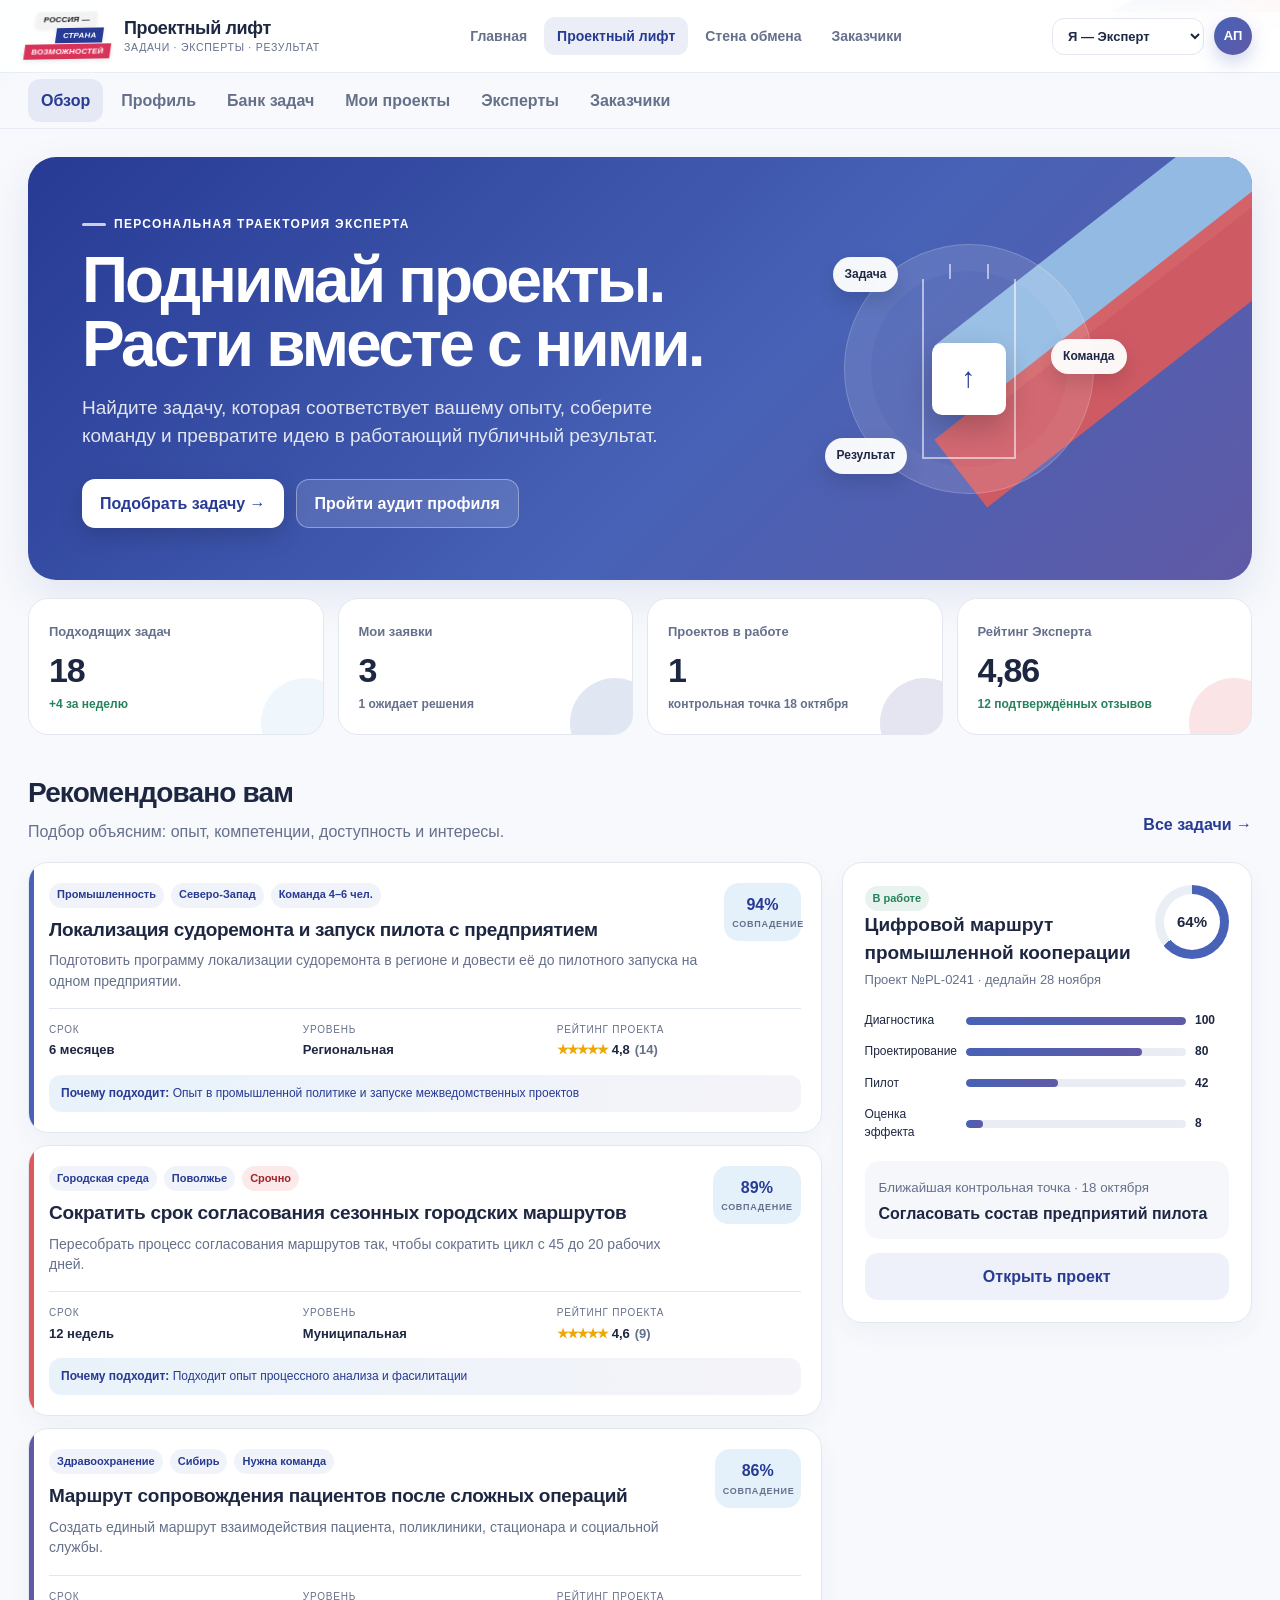
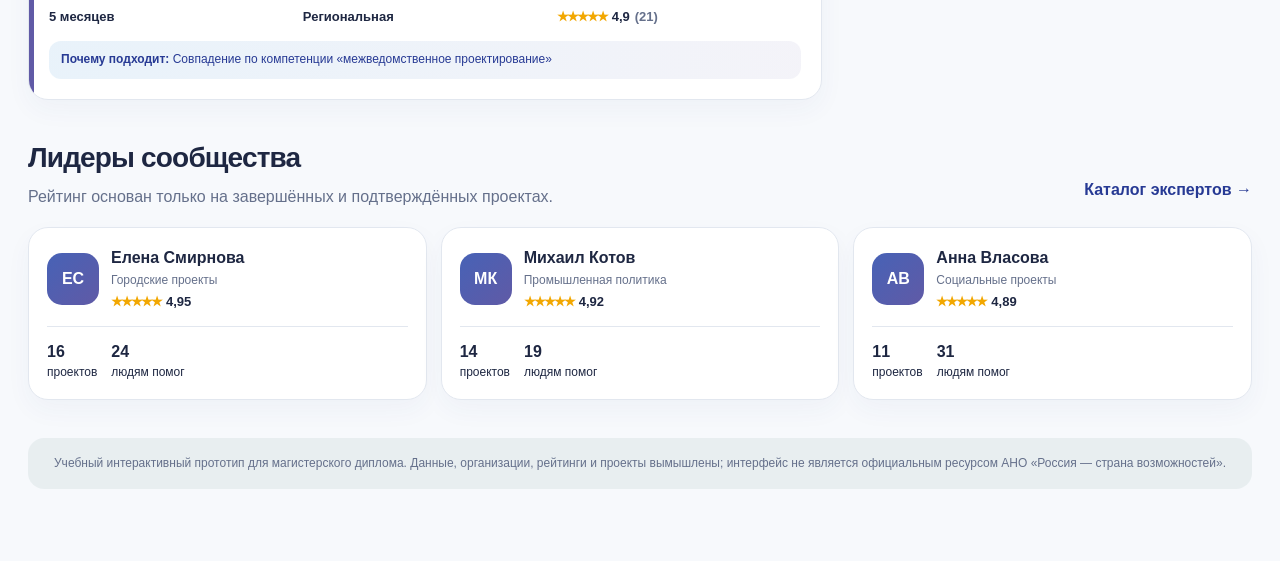
==== commit a673d609: "Профиль эксперта вынесен в отдельную вкладку, добавлен симулятор входа - Новая вкладка «Профиль» в н" ====
--- a/proektny-lift.html
+++ b/proektny-lift.html
@@ -700,6 +700,7 @@
       position: fixed;
       z-index: 90;
       inset: 0;
+      overflow-y: auto;
       background: rgba(17,26,52,.42);
       backdrop-filter: blur(4px);
       opacity: 0;
@@ -728,15 +729,33 @@
     .detail-box { padding: 14px; border-radius: 14px; background: #F5F7FA; }
     .detail-box small { display: block; color: var(--muted); text-transform: uppercase; letter-spacing: .07em; font-size: 10px; }
     .detail-box strong { display: block; margin-top: 5px; }
+    .likert-block { margin-top: 18px; }
+    .likert-block h4 { margin: 0 0 4px; font-size: 15px; }
+    .likert-block > p { margin: 0 0 12px; color: var(--muted); font-size: 12px; }
+    .likert-row { display: grid; grid-template-columns: 1fr auto; align-items: center; gap: 14px; padding: 10px 0; border-top: 1px solid var(--line); }
+    .likert-row:first-of-type { border-top: 0; }
+    .likert-row span { font-size: 13px; }
+    .likert-scale { display: flex; align-items: center; gap: 6px; }
+    .likert-scale small { color: var(--muted); font-size: 10px; }
+    .likert-scale label { display: inline-flex; flex-direction: column; align-items: center; gap: 2px; font-size: 10px; color: var(--muted); cursor: pointer; }
+    .mc-group { display: grid; gap: 8px; margin-top: 6px; }
     .question-list { display: grid; gap: 10px; }
     .question { padding: 15px; border: 1px solid var(--line); border-radius: 14px; }
     .question b { display: block; margin-bottom: 5px; color: var(--deep); font-size: 12px; }
     .question p { margin: 0; font-size: 14px; }
+    .form-grid { display: grid; grid-template-columns: 1fr 1fr; gap: 13px; }
+    .form-group { display: grid; gap: 6px; }
+    .form-group.full { grid-column: 1 / -1; }
+    .form-group label { font-size: 12px; font-weight: 850; }
+    .radio-grid { display: grid; grid-template-columns: repeat(3,1fr); gap: 8px; }
+    .radio { display: flex; align-items: center; gap: 8px; padding: 11px; border: 1px solid var(--line); border-radius: 12px; background: #fff; text-align: left; font-size: 13px; cursor: pointer; }
+    .radio input { flex: 0 0 auto; }
+    @media (max-width: 620px) { .form-grid, .radio-grid { grid-template-columns: 1fr; } .form-group.full { grid-column: auto; } }
     .maturity { display: grid; grid-template-columns: repeat(2,minmax(0,1fr)); gap: 9px; margin-top: 12px; }
     .check { display: flex; align-items: center; gap: 9px; padding: 10px; border-radius: 12px; background: rgba(37,131,91,.08); color: var(--green); font-size: 12px; font-weight: 750; }
     .check::before { content: "✓"; width: 20px; height: 20px; border-radius: 50%; display: grid; place-items: center; color: #fff; background: var(--green); }
     .customer-box { margin-top: 12px; padding: 15px; display: flex; align-items: center; justify-content: space-between; gap: 12px; border-radius: 14px; background: linear-gradient(135deg, rgba(153,197,233,.19), rgba(96,90,166,.06)); }
-    .drawer-footer { position: fixed; right: 0; bottom: 0; z-index: 4; width: min(720px,100%); padding: 15px 26px; display: flex; justify-content: space-between; align-items: center; gap: 14px; border-top: 1px solid var(--line); background: rgba(255,255,255,.97); backdrop-filter: blur(14px); }
+    .drawer-footer { position: sticky; bottom: 0; z-index: 4; width: 100%; padding: 15px 26px; display: flex; justify-content: space-between; align-items: center; gap: 14px; border-top: 1px solid var(--line); background: rgba(255,255,255,.97); backdrop-filter: blur(14px); }
 
     .rating-modal {
       position: fixed;
@@ -941,7 +960,7 @@
           <option value="customer">Я — Заказчик</option>
           <option value="curator">Я — Куратор</option>
         </select>
-        <div class="site-avatar" title="Алексей Петров">АП</div>
+        <div class="site-avatar" title="Открыть профиль — Алексей Петров" data-view="profile" role="button" tabindex="0" style="cursor:pointer">АП</div>
       </div>
     </div>
   </header>
@@ -949,6 +968,7 @@
     <div class="site-subbar-inner">
       <nav class="main-nav" aria-label="Основная навигация">
         <button class="nav-btn active" data-view="dashboard">Обзор</button>
+        <button class="nav-btn" data-view="profile">Профиль</button>
         <button class="nav-btn" data-view="tasks">Банк задач</button>
         <button class="nav-btn" data-view="projects">Проекты</button>
         <button class="nav-btn" data-view="experts">Эксперты</button>
@@ -1107,13 +1127,31 @@
       </div>
     </section>
 
-    <section class="view" id="view-experts" hidden>
-      <div class="page-title"><div><span class="eyebrow" id="expertsEyebrow" style="color:var(--blue)">профиль эксперта</span><h1 id="expertsTitle">Результаты важнее должностей</h1><p id="expertsSubtitle">Профиль объединяет проверенные проекты, вклад в сообщество, компетенции и доступность.</p></div></div>
-      <div class="card profile-hero">
+    <section class="view" id="view-profile" hidden>
+      <div class="page-title"><div><span class="eyebrow" style="color:var(--blue)">мой профиль</span><h1>Алексей Петров — профиль эксперта</h1><p>Проверенные проекты, вклад в сообщество, компетенции, доступность и аудит потенциала.</p></div></div>
+
+      <nav class="segmented" aria-label="Разделы профиля" style="margin-top:16px;display:inline-flex">
+        <button type="button" onclick="document.getElementById('expertProfileAnchor').scrollIntoView({behavior:'smooth',block:'start'})">Профиль</button>
+        <button type="button" onclick="document.getElementById('expertExperienceAnchor').scrollIntoView({behavior:'smooth',block:'start'})">Опыт и проекты</button>
+        <button type="button" onclick="document.getElementById('expertAuditAnchor').scrollIntoView({behavior:'smooth',block:'start'})">Аудит потенциала</button>
+        <button type="button" onclick="document.getElementById('expertRecommendationsAnchor').scrollIntoView({behavior:'smooth',block:'start'})">Рекомендации</button>
+      </nav>
+
+      <div class="card profile-hero" id="expertProfileAnchor" style="margin-top:14px;scroll-margin-top:90px">
         <div class="profile-avatar">АП</div>
         <div class="profile-copy"><div class="tag-row"><span class="tag green">Профиль подтверждён</span><span class="tag gray">Санкт-Петербург</span></div><h2>Алексей Петров</h2><p>Стратегические проекты · промышленная политика · цифровая трансформация</p><div class="skill-row"><span class="tag">Управление проектами</span><span class="tag">Аналитика</span><span class="tag">Публичный сектор</span><span class="tag">Фасилитация</span></div></div>
         <div class="profile-score"><small>Рейтинг эксперта</small><strong>★ 4,91</strong><span>37 проверенных отзывов · 12 проектов</span></div>
       </div>
+
+      <section class="card" id="expertExperienceAnchor" style="padding:22px;margin-top:18px;scroll-margin-top:90px">
+        <div class="activity-head">
+          <div><span class="eyebrow" style="color:var(--deep)">видно заказчику</span><h3 style="margin-top:6px">Практический опыт и проекты</h3><p>Экспертиза в предметной области и проекты, которые её подтверждают.</p></div>
+          <button class="btn btn-soft btn-small" id="openEditProfile">Редактировать профиль</button>
+        </div>
+        <p id="expertBioText" style="margin:14px 0 0;color:var(--ink);font-size:14px;line-height:1.55"></p>
+        <div class="section-head" style="margin:22px 0 12px"><div><h2 style="font-size:18px">Проекты</h2><p style="font-size:12px">Что сделано, для кого и в каком масштабе.</p></div></div>
+        <div class="portfolio-list" id="expertProjectsList"></div>
+      </section>
 
       <div class="profile-layout">
         <section class="card activity-card">
@@ -1122,16 +1160,35 @@
           <div class="heat-legend"><span>меньше</span><span class="legend-cell" style="background:#EDF1F5"></span><span class="legend-cell" style="background:rgba(153,197,233,.72)"></span><span class="legend-cell" style="background:rgba(71,98,182,.58)"></span><span class="legend-cell" style="background:rgba(71,98,182,.88)"></span><span class="legend-cell" style="background:var(--deep)"></span><span>больше</span></div>
           <div class="activity-stats"><div class="activity-stat"><strong>12</strong><span>проектов</span></div><div class="activity-stat"><strong>31</strong><span>результат</span></div><div class="activity-stat"><strong>18</strong><span>экспертиз</span></div><div class="activity-stat"><strong>7</strong><span>наставничеств</span></div></div>
         </section>
-        <aside class="card audit-card"><div class="tag green">Аудит обновлён 5 дней назад</div><h3 style="margin-top:14px">Профиль потенциала</h3><p>Самооценка сопоставлена с проверенными результатами и отзывами.</p>
-          <div class="audit-row"><div class="audit-line"><span>Стратегическое мышление</span><b>92%</b></div><div class="audit-track"><span style="width:92%"></span></div></div>
-          <div class="audit-row"><div class="audit-line"><span>Управление исполнением</span><b>86%</b></div><div class="audit-track"><span style="width:86%"></span></div></div>
-          <div class="audit-row"><div class="audit-line"><span>Работа со стейкхолдерами</span><b>89%</b></div><div class="audit-track"><span style="width:89%"></span></div></div>
+        <aside class="card audit-card" id="expertAuditAnchor" style="scroll-margin-top:90px"><div class="tag green" id="auditUpdatedTag">Аудит обновлён 5 дней назад</div><h3 style="margin-top:14px">Аудит потенциала <small style="display:block;color:var(--muted);font-weight:600;font-size:11px;text-transform:none;letter-spacing:0">анкета для дальнейшего развития</small></h3><p>Самооценка сопоставлена с проверенными результатами и отзывами.</p>
+          <div class="audit-row"><div class="audit-line"><span>Ясность цели</span><b id="scorePurposeVal">92%</b></div><div class="audit-track"><span id="scorePurposeBar" style="width:92%"></span></div></div>
+          <div class="audit-row"><div class="audit-line"><span>Работа со сложными задачами</span><b id="scoreChallengeVal">86%</b></div><div class="audit-track"><span id="scoreChallengeBar" style="width:86%"></span></div></div>
+          <div class="audit-row"><div class="audit-line"><span>Взаимодействие с людьми</span><b id="scoreConnectionVal">89%</b></div><div class="audit-track"><span id="scoreConnectionBar" style="width:89%"></span></div></div>
           <div class="audit-row"><div class="audit-line"><span>Правовые рамки</span><b>61%</b></div><div class="audit-track"><span style="width:61%"></span></div></div>
-          <div class="development-note"><strong>Зона развития:</strong> нормативное проектирование. Рекомендованы наставник и две задачи с юридическим куратором.</div>
+          <div class="development-note" id="developmentNote"><strong>Зона развития:</strong> нормативное проектирование. Рекомендованы наставник и две задачи с юридическим куратором.</div>
+          <button class="btn btn-blue btn-small" style="width:100%;margin-top:14px" id="openSurveyBtn" data-demo="audit">Пройти аудит потенциала</button>
         </aside>
       </div>
 
-      <div class="section-head"><div><h2>Эксперты, готовые к проекту</h2><p>Фильтрация по компетенциям, подтверждённым результатам и доступности.</p></div><button class="btn btn-soft btn-small" data-demo="expertFilter">Настроить подбор</button></div>
+      <section class="card" id="expertRecommendationsAnchor" style="margin-top:18px;scroll-margin-top:90px">
+        <div class="activity-head"><div><span class="eyebrow" style="color:var(--green)">по результатам аудита</span><h3 style="margin-top:6px">Рекомендации по развитию</h3><p>Персональные рекомендации появляются здесь после прохождения аудита потенциала.</p></div></div>
+        <div id="recommendationsEmpty" style="margin-top:10px;font-size:13px;color:var(--muted)">Вы ещё не проходили аудит потенциала.
+          <button class="btn btn-blue btn-small" style="margin-top:10px" data-demo="audit">Пройти аудит потенциала</button>
+        </div>
+        <div id="recommendationsBlock" hidden style="margin-top:12px;padding:12px;border-radius:12px;background:rgba(37,131,91,.08)">
+          <ul id="recommendationsList" style="margin:0;padding-left:18px;font-size:12px;color:var(--ink);display:grid;gap:4px"></ul>
+          <div style="display:flex;gap:14px;margin-top:6px">
+            <button class="link-btn" id="emailRecommendations" style="padding:0">Отправить на почту →</button>
+            <button class="link-btn" id="toggleFullSurvey" style="padding:0">Показать заполненную анкету ↓</button>
+          </div>
+          <div id="fullSurveyView" hidden style="margin-top:10px;padding:12px;border-radius:10px;background:#fff;border:1px solid rgba(0,0,0,.06);font-size:12px;color:var(--ink);white-space:pre-wrap;line-height:1.5;max-height:360px;overflow-y:auto"></div>
+        </div>
+      </section>
+    </section>
+
+    <section class="view" id="view-experts" hidden>
+      <div class="page-title"><div><span class="eyebrow" id="expertsEyebrow" style="color:var(--blue)">подбор команды</span><h1 id="expertsTitle">Эксперты, готовые к проекту</h1><p id="expertsSubtitle">Сравнивайте подтверждённый опыт, рейтинги, вклад и доступность коллег.</p></div></div>
+      <div class="section-head"><div><h2>Каталог экспертов</h2><p>Фильтрация по компетенциям, подтверждённым результатам и доступности.</p></div><button class="btn btn-soft btn-small" data-demo="expertFilter">Настроить подбор</button></div>
       <div class="directory-grid" id="expertDirectory"></div>
     </section>
 
@@ -1169,6 +1226,178 @@
       <div class="rating-line"><span>Прозрачность хода работ</span><div class="star-picker" data-rating="transparency" aria-label="Прозрачность"></div></div>
       <div class="rating-actions"><button class="btn btn-soft" id="cancelRating">Отмена</button><button class="btn btn-blue" id="submitRating">Отправить отзыв</button></div>
     </div>
+  </div>
+
+  <div class="drawer-backdrop" id="editProfileDrawer" aria-hidden="true">
+    <aside class="drawer" role="dialog" aria-modal="true" aria-labelledby="editProfileTitle">
+      <div class="drawer-head"><div><span class="tag gray">Профиль эксперта</span><h2 id="editProfileTitle">Редактировать профиль</h2></div><button class="close-btn" id="closeEditProfile" aria-label="Закрыть">×</button></div>
+      <div class="drawer-body">
+        <h3>О себе как о специалисте</h3>
+        <p class="detail-summary">Коротко опишите предметную область и экспертизу — это видят Заказчики при подборе команды.</p>
+        <textarea class="field" id="bioInput" rows="4" style="width:100%;resize:vertical;margin-top:8px" placeholder="Например: веду проекты цифровой трансформации в промышленности, 8 лет в публичном секторе..."></textarea>
+
+        <h3 style="margin-top:24px">Проекты</h3>
+        <p class="detail-summary">Для каждого проекта укажите, для кого он был реализован и масштаб охвата.</p>
+        <div id="projectFormRows" style="display:grid;gap:12px;margin-top:10px"></div>
+        <button class="btn btn-soft btn-small" id="addProjectRow" style="margin-top:4px">+ Добавить проект</button>
+      </div>
+      <div class="drawer-footer"><button class="btn btn-soft" id="cancelEditProfile">Отмена</button><button class="btn btn-blue" id="saveEditProfile">Сохранить профиль</button></div>
+    </aside>
+  </div>
+
+  <div class="drawer-backdrop" id="surveyDrawer" aria-hidden="true">
+    <aside class="drawer" role="dialog" aria-modal="true" aria-labelledby="surveyTitle">
+      <div class="drawer-head"><div><span class="tag gray">~25–30 минут</span><h2 id="surveyTitle">Аудит потенциала и дефицитов</h2></div><button class="close-btn" id="closeSurvey" aria-label="Закрыть">×</button></div>
+      <div class="drawer-body">
+        <p class="detail-summary">Форма сопоставляет самооценку с реальными результатами и помогает платформе точнее рекомендовать задачи, наставников и зоны роста. Результаты можно получить на почту и увидеть в профиле.</p>
+
+        <h3>Контакты</h3>
+        <div class="form-grid">
+          <div class="form-group"><label>Электронная почта для отправки результатов</label><input class="field" type="email" id="surveyEmail" placeholder="you@example.com"></div>
+          <div class="form-group"><label>Возраст</label><input class="field" type="number" id="surveyAge" min="16" max="100"></div>
+          <div class="form-group full">
+            <label>Пол</label>
+            <div class="radio-grid" style="grid-template-columns:repeat(2,1fr)" id="surveyGender">
+              <label class="radio"><input type="radio" name="gender" value="Мужчина"> Мужчина</label>
+              <label class="radio"><input type="radio" name="gender" value="Женщина"> Женщина</label>
+            </div>
+          </div>
+        </div>
+
+        <h3 style="margin-top:26px">О вашем статусе</h3>
+        <div class="form-grid">
+          <div class="form-group full">
+            <label>Как можно охарактеризовать ваш экономический статус?</label>
+            <select class="field" id="surveyEconomicStatus">
+              <option value="">Выберите вариант</option>
+              <option>Обучающийся / студент / магистрант / аспирант</option>
+              <option>Временно не работаю / на иждивении / нетрудоспособен(-на)</option>
+              <option>Учёный</option>
+              <option>Специалист / эксперт</option>
+              <option>Линейный руководитель</option>
+              <option>Руководитель высшего и среднего звена</option>
+              <option>Предприниматель / учредитель организации</option>
+            </select>
+          </div>
+          <div class="form-group full"><label>Комментарий к статусу, регалии и достижения</label><textarea class="field" id="surveyRegalia" rows="2"></textarea></div>
+          <div class="form-group"><label>Общий стаж трудовой деятельности (лет)</label><input class="field" type="number" id="surveyExperience" min="0" max="80"></div>
+          <div class="form-group"><label>Текущая / последняя должность</label><input class="field" id="surveyPosition"></div>
+          <div class="form-group full"><label>Текущее / последнее место работы</label><input class="field" id="surveyWorkplace"></div>
+          <div class="form-group full">
+            <label>Готовы ли на общественных началах участвовать в проработке важных для страны / региона / района / отрасли инициатив?</label>
+            <div class="radio-grid" style="grid-template-columns:repeat(2,1fr)" id="surveyVolunteer">
+              <label class="radio"><input type="radio" name="volunteer" value="Да"> Да</label>
+              <label class="radio"><input type="radio" name="volunteer" value="Нет"> Нет</label>
+            </div>
+          </div>
+          <div class="form-group full"><label>Комментарий к предыдущему ответу</label><textarea class="field" id="surveyVolunteerComment" rows="2"></textarea></div>
+        </div>
+
+        <h3 style="margin-top:26px">О текущей деятельности</h3>
+        <div class="form-grid">
+          <div class="form-group full">
+            <label>1. Ваша ключевая роль в общественных проектах сегодня (выберите не более 3)</label>
+            <div class="radio-grid" id="surveyRoles" style="grid-template-columns:repeat(2,1fr)">
+              <label class="radio"><input type="checkbox" value="Лидер / руководитель проекта / председатель сообщества"> Лидер / руководитель проекта / председатель сообщества</label>
+              <label class="radio"><input type="checkbox" value="Операционный менеджер / координатор процессов и дедлайнов"> Операционный менеджер / координатор процессов и дедлайнов</label>
+              <label class="radio"><input type="checkbox" value="Генератор идей / креатор / сценарист / дизайнер"> Генератор идей / креатор / сценарист / дизайнер</label>
+              <label class="radio"><input type="checkbox" value="Эксперт-аналитик / технолог / разработчик"> Эксперт-аналитик / технолог / разработчик</label>
+              <label class="radio"><input type="checkbox" value="Коммуникатор / PR / фандрайзинг"> Коммуникатор / PR / фандрайзинг</label>
+              <label class="radio"><input type="checkbox" value="Работа с партнёрами и закупки"> Работа с партнёрами и закупки</label>
+              <label class="radio"><input type="checkbox" value="Не участвую в общественных проектах"> Не участвую в общественных проектах</label>
+            </div>
+            <input class="field" id="surveyRoleOther" placeholder="Другое" style="margin-top:6px">
+          </div>
+          <div class="form-group full">
+            <label>2. Опишите главный результат последних 12 месяцев, которым вы гордитесь (что было сделано, какой измеримый эффект получен)</label>
+            <textarea class="field" id="surveyAchievement" rows="2"></textarea>
+          </div>
+          <div class="form-group full">
+            <label>3. С каким главным внутренним или внешним барьером вы сейчас сталкиваетесь? (один ответ)</label>
+            <select class="field" id="surveyBarrier">
+              <option value="">Выберите вариант</option>
+              <option>Нехватка практических компетенций под реальные задачи</option>
+              <option>«Синдром самозванца» и неуверенность при выходе на серьёзные задачи</option>
+              <option>Дефицит ресурсов (команда, бюджет, оборудование, площадки)</option>
+              <option>Выгорание от перегрузки (работа + общественная деятельность + подработка + семья + учёба)</option>
+              <option>Непонимание, куда применить свои навыки / компетенции / способности в текущем окружении</option>
+              <option>Другое</option>
+            </select>
+          </div>
+          <div class="form-group full">
+            <label>4. Если вы в ближайшее время добьётесь «успеха» и получите доступ к ресурсам, способным решить важную проблему — какую проблему начнёте решать в первую очередь? Во вторую? В третью? (проблема может быть масштаба планеты или личная / района — по убыванию важности)</label>
+            <input class="field" id="surveyProblem1" placeholder="Проблема №1" style="margin-bottom:6px">
+            <input class="field" id="surveyProblem2" placeholder="Проблема №2" style="margin-bottom:6px">
+            <input class="field" id="surveyProblem3" placeholder="Проблема №3">
+          </div>
+          <div class="form-group full">
+            <label>5. В каком секторе экономики вы видите свой главный карьерный трек? (один ответ)</label>
+            <select class="field" id="surveySector">
+              <option value="">Выберите вариант</option>
+              <option>Реальный сектор / производство / индустрия сервиса и гостеприимства</option>
+              <option>Государственная гражданская служба и институты развития</option>
+              <option>Технологический бизнес / IT / инновации</option>
+              <option>Некоммерческий сектор / благотворительные и социальные фонды</option>
+              <option>Собственный предпринимательский стартап</option>
+              <option>Академическая сфера / наука и преподавание</option>
+            </select>
+          </div>
+          <div class="form-group full"><label>6. Почему вы хотите работать именно в этой сфере?</label><textarea class="field" id="surveyWhySector" rows="2"></textarea></div>
+          <div class="form-group full">
+            <label>7. Формат вашего идеального социального лифта (один ответ)</label>
+            <select class="field" id="surveyLiftFormat">
+              <option value="">Выберите вариант</option>
+              <option>«Скоростной вертикальный лифт» — быстрый выход на руководящую позицию через победу в федеральном конкурсе</option>
+              <option>«Социальный эскалатор» — пошаговый рост внутри стабильной корпорации или ведомства</option>
+              <option>«Проектный трамплин» — получение гранта / венчурных инвестиций под собственный проект</option>
+              <option>«Дверь в сообщество» — вхождение в пул экспертов и профильную команду наставника</option>
+              <option>Другое</option>
+            </select>
+          </div>
+          <div class="form-group full"><label>8. За какое достижение вас чаще всего хвалили в последнее время?</label><textarea class="field" id="surveyPraised" rows="2"></textarea></div>
+          <div class="form-group full">
+            <label>9. Какие дефициты компетенций вам критично закрыть в ближайшие 6 месяцев? (не более 3)</label>
+            <div class="radio-grid" id="surveyGaps" style="grid-template-columns:repeat(2,1fr)">
+              <label class="radio"><input type="checkbox" value="Управление бюджетом и финансово-экономическое моделирование"> Управление бюджетом и финансово-экономическое моделирование</label>
+              <label class="radio"><input type="checkbox" value="Навыки публичных выступлений и жёстких переговоров"> Навыки публичных выступлений и жёстких переговоров</label>
+              <label class="radio"><input type="checkbox" value="Системное и стратегическое мышление"> Системное и стратегическое мышление (видеть картину целиком)</label>
+              <label class="radio"><input type="checkbox" value="Методологии проектного менеджмента (Agile, Scrum, Lean)"> Методологии проектного менеджмента (Agile, Scrum, Lean)</label>
+              <label class="radio"><input type="checkbox" value="Стресс-менеджмент, жизнестойкость и эмоциональный интеллект"> Стресс-менеджмент, жизнестойкость и эмоциональный интеллект</label>
+              <label class="radio"><input type="checkbox" value="Управление распределённой командой и разрешение конфликтов"> Управление распределённой командой и разрешение конфликтов</label>
+              <label class="radio"><input type="checkbox" value="GR-коммуникации (взаимодействие с органами государственной власти)"> GR-коммуникации (взаимодействие с органами государственной власти)</label>
+            </div>
+            <input class="field" id="surveyGapsOther" placeholder="Другое" style="margin-top:6px">
+          </div>
+          <div class="form-group full"><label>10. Как вы реагируете, когда вашу работу недооценили?</label><textarea class="field" id="surveyUndervalued" rows="2"></textarea></div>
+          <div class="form-group full">
+            <label>11. Какой тип наставника вам необходим на текущем этапе? (один ответ)</label>
+            <select class="field" id="surveyMentorType">
+              <option value="">Выберите вариант</option>
+              <option>«Ментор-эксперт» — поможет докрутить технологию и продукт в профессии</option>
+              <option>«Старший товарищ / фасилитатор» — поможет разобраться в себе, ценностях и приоритетах</option>
+              <option>«Спонсор возможностей» — познакомит с рынком, введёт в профильные кабинеты</option>
+              <option>«Трекер эффективности» — будет жёстко требовать результат по дедлайнам и KPI</option>
+            </select>
+          </div>
+          <div class="form-group full"><label>12. Что вы сделали за последние два года, чтобы расти профессионально?</label><textarea class="field" id="surveyGrowth" rows="2"></textarea></div>
+          <div class="form-group full">
+            <label>13. В каких форматах работы вы наиболее продуктивны? (не более 3)</label>
+            <div class="radio-grid" id="surveyFormats" style="grid-template-columns:repeat(2,1fr)">
+              <label class="radio"><input type="checkbox" value="Практические выездные интенсивы / экспедиции «на земле»"> Практические выездные интенсивы / экспедиции «на земле»</label>
+              <label class="radio"><input type="checkbox" value="Индивидуальный менторинг и тренировки раз в две недели"> Индивидуальный менторинг и тренировки раз в две недели</label>
+              <label class="radio"><input type="checkbox" value="Хакатоны и кейс-чемпионаты в конкурентной командной среде"> Хакатоны и кейс-чемпионаты в конкурентной командной среде</label>
+              <label class="radio"><input type="checkbox" value="Долгосрочные онлайн-курсы с самостоятельным графиком"> Долгосрочные онлайн-курсы с самостоятельным графиком</label>
+            </div>
+            <input class="field" id="surveyFormatsOther" placeholder="Другое" style="margin-top:6px">
+          </div>
+        </div>
+
+        <h3 style="margin-top:26px">Личностные и мотивационные блоки</h3>
+        <p class="detail-summary">Авторский опросник платформы «Проектный лифт» — пять коротких блоков о подходе к работе и мотивации. Не является клинической или аттестационной методикой, не сопоставляется с внешними нормами; результат используется только для подбора задач, наставника и зон развития внутри платформы.</p>
+        <div id="deepBlocksContainer"></div>
+      </div>
+      <div class="drawer-footer"><button class="btn btn-soft" id="cancelSurvey">Позже</button><button class="btn btn-blue" id="submitSurvey">Сохранить ответы</button></div>
+    </aside>
   </div>
 
   <div class="toast" id="toast" role="status" aria-live="polite"></div>
@@ -1310,7 +1539,7 @@
       {id:'otraslevoy-centr', name:'Отраслевой центр компетенций', type:'Корпорация', sector:'Технологии', bio:'Собирает и тиражирует проверенные сценарии цифровой трансформации для организаций реального сектора.', rating:'4,8', stats:{tasks:8,lifted:10,lifts:4}, taskIds:['PL-0388']}
     ];
 
-    const views = ['dashboard','tasks','projects','experts','customers'];
+    const views = ['dashboard','profile','tasks','projects','experts','customers'];
     let currentRole = 'expert';
     let currentTask = null;
     let toastTimer;
@@ -1535,7 +1764,7 @@
         expert: {
           tasks:['банк задач','Задачи, готовые к работе','Каждая карточка содержит источник, ожидаемый результат, ресурсы, KPI и четыре проверки зрелости.'],
           projects:['рабочее пространство эксперта','Ход моего проекта','Канбан — для ежедневной работы, диаграмма Ганта — для сроков, зависимостей и контрольных точек.'],
-          experts:['профиль эксперта','Результаты важнее должностей','Профиль объединяет проверенные проекты, вклад в сообщество, компетенции и доступность.']
+          experts:['коллеги по программе','Эксперты, готовые к проекту','Сравнивайте подтверждённый опыт, рейтинги, вклад и доступность коллег.']
         },
         customer: {
           tasks:['задачи заказчика','Мои задачи и отклики','Следите за зрелостью постановки, качеством откликов и переходом задачи в проект.'],
@@ -1728,7 +1957,10 @@
       const open = e.target.closest('[data-open-task]');
       if (open) openTask(open.dataset.openTask);
       const demo = e.target.closest('[data-demo]');
-      if (demo) toast('Демонстрационное действие: функция предусмотрена в продакшен-версии');
+      if (demo) {
+        if (demo.dataset.demo === 'audit') { openSurvey(); }
+        else toast('Демонстрационное действие: функция предусмотрена в продакшен-версии');
+      }
     });
 
     ['taskSearch','sectorFilter','regionFilter','statusFilter'].forEach(id => document.getElementById(id)?.addEventListener(id==='taskSearch'?'input':'change',applyTaskFilters));
@@ -1768,6 +2000,291 @@
       ratingModal.classList.remove('open');ratingModal.setAttribute('aria-hidden','true');toast('Спасибо. Отзыв сохранён до взаимной публикации.');
     });
 
+    let expertProfile = {
+      bio: 'Веду проекты цифровой трансформации и промышленной политики на стыке государства и бизнеса. 8 лет в публичном секторе, фокус — межведомственные инициативы с измеримым эффектом.',
+      projects: [
+        { title: 'Цифровой маршрут промышленной кооперации', forWhom: 'Министерство промышленности региона', scale: '5 предприятий, 1 регион' },
+        { title: 'Карта заинтересованных сторон пилота', forWhom: 'Комитет промышленной политики', scale: 'Региональный уровень' }
+      ]
+    };
+
+    function renderExpertProfile() {
+      document.getElementById('expertBioText').textContent = expertProfile.bio;
+      document.getElementById('expertProjectsList').innerHTML = expertProfile.projects.length
+        ? expertProfile.projects.map(p => `<div class="portfolio-row"><span>${esc(p.title)} — <span style="color:var(--muted)">${esc(p.forWhom)}</span></span><strong>${esc(p.scale)}</strong></div>`).join('')
+        : '<p style="color:var(--muted);font-size:13px">Проекты пока не добавлены — заполните через «Редактировать профиль».</p>';
+    }
+
+    function renderProjectFormRows() {
+      const host = document.getElementById('projectFormRows');
+      host.innerHTML = expertProfile.projects.map((p, i) => `
+        <div class="card" style="padding:12px" data-row="${i}">
+          <div class="form-grid">
+            <div class="form-group full"><label>Название проекта</label><input class="field" data-field="title" value="${esc(p.title)}"></div>
+            <div class="form-group"><label>Для кого реализован</label><input class="field" data-field="forWhom" value="${esc(p.forWhom)}"></div>
+            <div class="form-group"><label>Масштаб охвата</label><input class="field" data-field="scale" value="${esc(p.scale)}"></div>
+          </div>
+          <button class="link-btn" data-remove-row="${i}" style="color:var(--red)">Удалить проект</button>
+        </div>`).join('');
+    }
+
+    function openEditProfile() {
+      document.getElementById('bioInput').value = expertProfile.bio;
+      renderProjectFormRows();
+      const d = document.getElementById('editProfileDrawer');
+      d.classList.add('open'); d.setAttribute('aria-hidden', 'false');
+    }
+    function closeEditProfile() {
+      const d = document.getElementById('editProfileDrawer');
+      d.classList.remove('open'); d.setAttribute('aria-hidden', 'true');
+    }
+    document.getElementById('openEditProfile').addEventListener('click', openEditProfile);
+    document.getElementById('cancelEditProfile').addEventListener('click', closeEditProfile);
+    document.getElementById('closeEditProfile').addEventListener('click', closeEditProfile);
+    document.getElementById('editProfileDrawer').addEventListener('click', e => { if (e.target === e.currentTarget) closeEditProfile(); });
+
+    document.getElementById('addProjectRow').addEventListener('click', () => {
+      expertProfile.projects.push({ title: '', forWhom: '', scale: '' });
+      renderProjectFormRows();
+    });
+    document.getElementById('projectFormRows').addEventListener('click', e => {
+      const rm = e.target.closest('[data-remove-row]');
+      if (rm) { expertProfile.projects.splice(Number(rm.dataset.removeRow), 1); renderProjectFormRows(); }
+    });
+    document.getElementById('saveEditProfile').addEventListener('click', () => {
+      expertProfile.bio = document.getElementById('bioInput').value.trim();
+      document.querySelectorAll('#projectFormRows [data-row]').forEach(row => {
+        const i = Number(row.dataset.row);
+        row.querySelectorAll('[data-field]').forEach(inp => { expertProfile.projects[i][inp.dataset.field] = inp.value.trim(); });
+      });
+      expertProfile.projects = expertProfile.projects.filter(p => p.title);
+      renderExpertProfile();
+      closeEditProfile();
+      toast('Профиль обновлён');
+    });
+
+    const deepBlocks = [
+      { id: 'novelty', title: 'Блок 1. Отношение к новому', note: 'Как вы относитесь к переменам, неопределённости и незнакомым задачам.', items: [
+        'Я с готовностью берусь за задачи, в которых не всё заранее понятно.',
+        'Привычный, предсказуемый график работы со временем начинает меня тяготить.',
+        'Я скорее соглашусь на проект с неясным результатом, чем останусь при уже знакомой задаче.',
+        'Смена команды, роли или региона вызывает у меня скорее интерес, чем тревогу.',
+        'Мне быстро становится скучно, если в работе долго ничего не меняется.',
+        'Я готов(а) взяться за задачу, даже если успех не гарантирован.',
+        'Общение с людьми из незнакомой профессиональной среды скорее воодушевляет меня.',
+        'Я предпочитаю формат работы с чётким графиком и минимумом неожиданностей.'
+      ], reverse: [7] },
+      { id: 'purpose', title: 'Блок 2. Ясность цели', note: 'Насколько понятны вам собственное движение и накопленный результат.', items: [
+        'Я ясно представляю, к какому результату иду в ближайшие 1–3 года.',
+        'Текущие задачи кажутся мне осмысленными, а не случайным набором дел.',
+        'Я редко задумываюсь, зачем делаю то, что делаю.',
+        'Я мог(ла) бы коротко сформулировать, в чём моя профессиональная цель сейчас.',
+        'Оглядываясь на последний год, я вижу накопленный результат, а не просто занятость.',
+        'Мне сложно назвать три вещи, которыми я горжусь за этот год.',
+        'Я представляю, какой следующий шаг логично сделать после текущей задачи.',
+        'Бывает ощущение, что я топчусь на месте без понятного движения вперёд.'
+      ], reverse: [3, 6, 8] },
+      { id: 'connection', title: 'Блок 3. Стиль взаимодействия', note: 'Предпочитаете ли вы работать с людьми или самостоятельно.', items: [
+        'Мне комфортнее работать в команде, чем в одиночку.',
+        'Я легко завожу разговор с незнакомым человеком по рабочему поводу.',
+        'Сложный вопрос я скорее обсужу с коллегами, чем буду решать его один(одна).',
+        'Отношения в команде важны для меня так же, как и результат.',
+        'Я предпочитаю самостоятельную работу коллективной.',
+        'После насыщенного общения мне нужно время побыть одному(одной), чтобы восстановиться.',
+        'Мне важно, чтобы меня воспринимали как «своего» в команде.',
+        'Я легко поддерживаю контакт с людьми, даже если общаемся нерегулярно.'
+      ], reverse: [5, 6] },
+      { id: 'challenge', title: 'Блок 4. Отношение к сложным задачам', note: 'Что вы выбираете, когда результат не гарантирован.', items: [
+        'Я скорее возьмусь за трудную задачу с риском ошибиться, чем за лёгкую с гарантированным результатом.',
+        'Мне важнее сделать работу как можно лучше, чем просто уложиться в срок.',
+        'Я продолжаю искать решение, даже если первые попытки не удались.',
+        'Соревновательные форматы (конкурсы, рейтинги) скорее мотивируют меня, чем пугают.',
+        'Я предпочитаю задачи, где результат зависит от моих усилий, а не от везения.',
+        'После неудачи я скорее разбираю ошибки и пробую снова, чем переключаюсь на другое.',
+        'Мне интереснее задача, где нет готового шаблона решения.',
+        'Я скорее выберу работу со стабильным, но ограниченным результатом, чем рискованную с большим потенциалом.'
+      ], reverse: [8] }
+    ];
+    const valuesBlock = {
+      id: 'values', title: 'Блок 5. Трудовые ценности',
+      note: 'Выберите по одному варианту в каждом вопросе — это ваш собственный выбор, правильных ответов нет.',
+      questions: [
+        { q: 'Что для вас важнее всего в работе сейчас?', options: ['Понятный и стабильный доход', 'Свобода самому решать, как и что делать', 'Возможность применить и развить профессиональные знания', 'Ощущение, что моя работа приносит пользу людям или стране', 'Признание и статус среди коллег и партнёров'] },
+        { q: 'Как вы предпочитаете, чтобы оценивали вашу работу?', options: ['По чётким измеримым показателям', 'По мнению команды и коллег', 'По итоговому эффекту для людей', 'По моей собственной оценке результата'] },
+        { q: 'Что скорее удержит вас в проекте при трудностях?', options: ['Интерес к самой задаче', 'Ответственность перед командой', 'Договорённость о вознаграждении', 'Уверенность, что это кому-то поможет'] }
+      ]
+    };
+
+    function likertScaleHTML(name) {
+      return `<div class="likert-scale"><small>не согласен</small>${[1,2,3,4,5].map(v=>`<label><input type="radio" name="${name}" value="${v}">${v}</label>`).join('')}<small>согласен</small></div>`;
+    }
+    function renderDeepBlocks() {
+      const host = document.getElementById('deepBlocksContainer');
+      let html = deepBlocks.map(b => `
+        <section class="likert-block">
+          <h4>${esc(b.title)}</h4><p>${esc(b.note)}</p>
+          ${b.items.map((t,i)=>`<div class="likert-row"><span>${i+1}. ${esc(t)}</span>${likertScaleHTML(b.id+'_'+(i+1))}</div>`).join('')}
+        </section>`).join('');
+      html += `<section class="likert-block"><h4>${esc(valuesBlock.title)}</h4><p>${esc(valuesBlock.note)}</p>
+        ${valuesBlock.questions.map((q,i)=>`<div style="margin-top:10px"><label style="font-size:13px;font-weight:700">${i+1}. ${esc(q.q)}</label><div class="mc-group">${q.options.map((o,j)=>`<label class="radio"><input type="radio" name="values_${i+1}" value="${esc(o)}"> ${esc(o)}</label>`).join('')}</div></div>`).join('')}
+      </section>`;
+      host.innerHTML = html;
+    }
+    renderDeepBlocks();
+
+    function scoreDeepBlock(block) {
+      const vals = block.items.map((_, i) => {
+        const checked = document.querySelector(`input[name="${block.id}_${i+1}"]:checked`);
+        if (!checked) return null;
+        let v = Number(checked.value);
+        if (block.reverse.includes(i+1)) v = 6 - v;
+        return v;
+      }).filter(v => v !== null);
+      if (!vals.length) return null;
+      return vals.reduce((a,b)=>a+b,0) / vals.length;
+    }
+
+    function openSurvey() {
+      const d = document.getElementById('surveyDrawer');
+      d.classList.add('open'); d.setAttribute('aria-hidden', 'false');
+    }
+    function closeSurvey() {
+      const d = document.getElementById('surveyDrawer');
+      d.classList.remove('open'); d.setAttribute('aria-hidden', 'true');
+    }
+    document.getElementById('closeSurvey').addEventListener('click', closeSurvey);
+    document.getElementById('cancelSurvey').addEventListener('click', closeSurvey);
+    document.getElementById('surveyDrawer').addEventListener('click', e => { if (e.target === e.currentTarget) closeSurvey(); });
+    const MENTOR_TYPE_LABEL = {
+      'Ментор-эксперт': 'ментор-эксперт — поможет докрутить технологию и продукт в профессии',
+      'Старший товарищ / фасилитатор': 'старший товарищ / фасилитатор — поможет разобраться в себе и приоритетах',
+      'Спонсор возможностей': 'спонсор возможностей — познакомит с рынком и профильными кабинетами',
+      'Трекер эффективности': 'трекер эффективности — потребует результат по дедлайнам и KPI'
+    };
+    const GAP_TASK_HINT = {
+      'Управление бюджетом и финансово-экономическое моделирование': 'задачи с финансовым моделированием в банке задач',
+      'Навыки публичных выступлений и жёстких переговоров': 'кейс-сессии с ЛПР через Карту точек контакта',
+      'Системное и стратегическое мышление': 'задачи федерального уровня со сложной постановкой',
+      'Методологии проектного менеджмента (Agile, Scrum, Lean)': 'роль руководителя проекта в активной команде',
+      'Стресс-менеджмент, жизнестойкость и эмоциональный интеллект': 'наставника формата «старший товарищ / фасилитатор»',
+      'Управление распределённой командой и разрешение конфликтов': 'проекты с командой от 4 человек',
+      'GR-коммуникации (взаимодействие с органами государственной власти)': 'задачи от ФОИВ/РОИВ с прямым взаимодействием с заказчиком'
+    };
+
+    function buildRecommendations(d) {
+      const list = [];
+      if (d.barrier) list.push(`Главный барьер — «${d.barrier}». Зона развития обновлена в профиле потенциала.`);
+      d.gaps.forEach(g => { if (GAP_TASK_HINT[g]) list.push(`Для «${g.split(' (')[0]}» — ${GAP_TASK_HINT[g]}.`); });
+      if (d.mentorType && MENTOR_TYPE_LABEL[d.mentorType]) list.push(`Рекомендованный тип наставника: ${MENTOR_TYPE_LABEL[d.mentorType]}.`);
+      if (d.liftFormat) list.push(`Формат лифта, который вам ближе: ${d.liftFormat.split(' — ')[0]}.`);
+      if (!list.length) list.push('Заполните барьер и дефициты компетенций — тогда появятся персональные рекомендации.');
+      return list;
+    }
+
+    const SCORE_LABEL = { novelty: 'Отношение к новому', purpose: 'Ясность цели', connection: 'Взаимодействие с людьми', challenge: 'Работа со сложными задачами' };
+    function formatFullSurvey(d, scores, recs) {
+      const L = [];
+      const add = (label, val) => { if (val && (!Array.isArray(val) || val.length)) L.push(`${label}: ${Array.isArray(val) ? val.join('; ') : val}`); };
+      L.push('РЕЗУЛЬТАТЫ АУДИТА ПОТЕНЦИАЛА — ПРОЕКТНЫЙ ЛИФТ');
+      L.push('');
+      L.push('Контакты');
+      add('Email', d.email); add('Возраст', d.age); add('Пол', d.gender);
+      L.push('');
+      L.push('О статусе');
+      add('Социально-экономический статус', d.economicStatus); add('Регалии / звания', d.regalia);
+      add('Опыт работы', d.experience); add('Должность', d.position); add('Место работы', d.workplace);
+      add('Волонтёрство', d.volunteer); add('Комментарий про волонтёрство', d.volunteerComment);
+      L.push('');
+      L.push('О текущей деятельности');
+      add('Роли', d.roles); add('Другая роль', d.roleOther);
+      add('Главный результат за последний год', d.achievement); add('Главный барьер', d.barrier);
+      add('Нерешённые задачи', d.problems);
+      add('Карьерный трек', d.sector); add('Почему этот трек', d.whySector);
+      add('Предпочитаемый формат лифта', d.liftFormat); add('За что обычно хвалят', d.praised);
+      add('Дефициты компетенций', d.gaps); add('Другой дефицит', d.gapsOther);
+      add('Недооценённые качества', d.undervalued); add('Предпочитаемый тип наставника', d.mentorType);
+      add('Что поможет расти', d.growth); add('Предпочитаемые форматы поддержки', d.formats); add('Другой формат', d.formatsOther);
+      L.push('');
+      L.push('Трудовые ценности');
+      (d.values || []).forEach((v, i) => { if (v) L.push(`${i + 1}. ${v}`); });
+      L.push('');
+      L.push('Результаты по блокам (% согласия с оригинальными утверждениями анкеты)');
+      Object.keys(SCORE_LABEL).forEach(k => { if (scores[k] !== undefined) L.push(`${SCORE_LABEL[k]}: ${scores[k]}%`); });
+      L.push('');
+      L.push('Рекомендации');
+      recs.forEach(r => L.push('— ' + r));
+      return L.join('\n');
+    }
+    function openMailDraft(d, fullText) {
+      const subject = 'Результаты аудита потенциала — Проектный лифт';
+      const mailto = `mailto:${encodeURIComponent(d.email || '')}?subject=${encodeURIComponent(subject)}&body=${encodeURIComponent(fullText)}`;
+      window.location.href = mailto;
+    }
+
+    document.getElementById('submitSurvey').addEventListener('click', () => {
+      const roles = [...document.querySelectorAll('#surveyRoles input:checked')].map(i => i.value);
+      if (roles.length > 3) { toast('В вопросе 1 выберите не более трёх ролей'); return; }
+      const gaps = [...document.querySelectorAll('#surveyGaps input:checked')].map(i => i.value);
+      if (gaps.length > 3) { toast('В вопросе 9 выберите не более трёх дефицитов'); return; }
+      const formats = [...document.querySelectorAll('#surveyFormats input:checked')].map(i => i.value);
+      if (formats.length > 3) { toast('В вопросе 13 выберите не более трёх форматов'); return; }
+
+      const val = id => document.getElementById(id).value.trim();
+      const checked = name => document.querySelector(`input[name="${name}"]:checked`)?.value || '';
+
+      const data = {
+        email: val('surveyEmail'), age: val('surveyAge'), gender: checked('gender'),
+        economicStatus: val('surveyEconomicStatus'), regalia: val('surveyRegalia'),
+        experience: val('surveyExperience'), position: val('surveyPosition'), workplace: val('surveyWorkplace'),
+        volunteer: checked('volunteer'), volunteerComment: val('surveyVolunteerComment'),
+        roles, roleOther: val('surveyRoleOther'), achievement: val('surveyAchievement'),
+        barrier: val('surveyBarrier'), problems: [val('surveyProblem1'), val('surveyProblem2'), val('surveyProblem3')].filter(Boolean),
+        sector: val('surveySector'), whySector: val('surveyWhySector'), liftFormat: val('surveyLiftFormat'),
+        praised: val('surveyPraised'), gaps, gapsOther: val('surveyGapsOther'), undervalued: val('surveyUndervalued'),
+        mentorType: val('surveyMentorType'), growth: val('surveyGrowth'), formats, formatsOther: val('surveyFormatsOther'),
+        values: [1, 2, 3].map(i => checked('values_' + i))
+      };
+
+      if (data.barrier) {
+        document.getElementById('developmentNote').innerHTML = `<strong>Зона развития:</strong> ${esc(data.barrier)}. Отмечено в аудите потенциала.`;
+      }
+      document.getElementById('auditUpdatedTag').textContent = 'Аудит обновлён только что';
+
+      const scoreMap = { purpose: 'scorePurpose', challenge: 'scoreChallenge', connection: 'scoreConnection' };
+      const scores = {};
+      deepBlocks.forEach(b => {
+        const avg = scoreDeepBlock(b);
+        if (avg === null) return;
+        const pct = Math.round((avg - 1) / 4 * 100);
+        scores[b.id] = pct;
+        if (!scoreMap[b.id]) return;
+        document.getElementById(scoreMap[b.id] + 'Val').textContent = pct + '%';
+        document.getElementById(scoreMap[b.id] + 'Bar').style.width = pct + '%';
+      });
+
+      const recs = buildRecommendations(data);
+      document.getElementById('recommendationsList').innerHTML = recs.map(r => `<li>${esc(r)}</li>`).join('');
+      document.getElementById('recommendationsBlock').hidden = false;
+      document.getElementById('recommendationsEmpty').hidden = true;
+
+      const fullText = formatFullSurvey(data, scores, recs);
+      const fullView = document.getElementById('fullSurveyView');
+      fullView.textContent = fullText;
+      fullView.hidden = true;
+      const toggleBtn = document.getElementById('toggleFullSurvey');
+      toggleBtn.textContent = 'Показать заполненную анкету ↓';
+      toggleBtn.onclick = () => {
+        fullView.hidden = !fullView.hidden;
+        toggleBtn.textContent = fullView.hidden ? 'Показать заполненную анкету ↓' : 'Скрыть анкету ↑';
+      };
+      document.getElementById('emailRecommendations').onclick = () => openMailDraft(data, fullText);
+
+      closeSurvey();
+      toast(data.email ? 'Ответы сохранены — полная анкета доступна в профиле и готова к отправке на почту' : 'Ответы сохранены — полная анкета доступна в профиле потенциала');
+    });
+
+    renderExpertProfile();
+
     document.addEventListener('rsv:role-change', e => applyRole(e.detail.role, e.detail.announce));
     currentRole = RSVNav.getRole();
 
@@ -1780,7 +2297,16 @@
     RSVNav.initTopbar('proektny-lift');
     applyRole(currentRole, false);
     const initial = location.hash.replace('#','');
-    if (views.includes(initial)) showView(initial);
+    if (views.includes(initial)) {
+      showView(initial);
+    } else if (initial) {
+      const target = document.getElementById(initial);
+      const parentView = target?.closest('.view');
+      if (parentView) {
+        showView(parentView.id.replace('view-',''));
+        setTimeout(() => target.scrollIntoView({ behavior: 'smooth', block: 'start' }), 60);
+      }
+    }
   </script>
 </body>
 </html>
